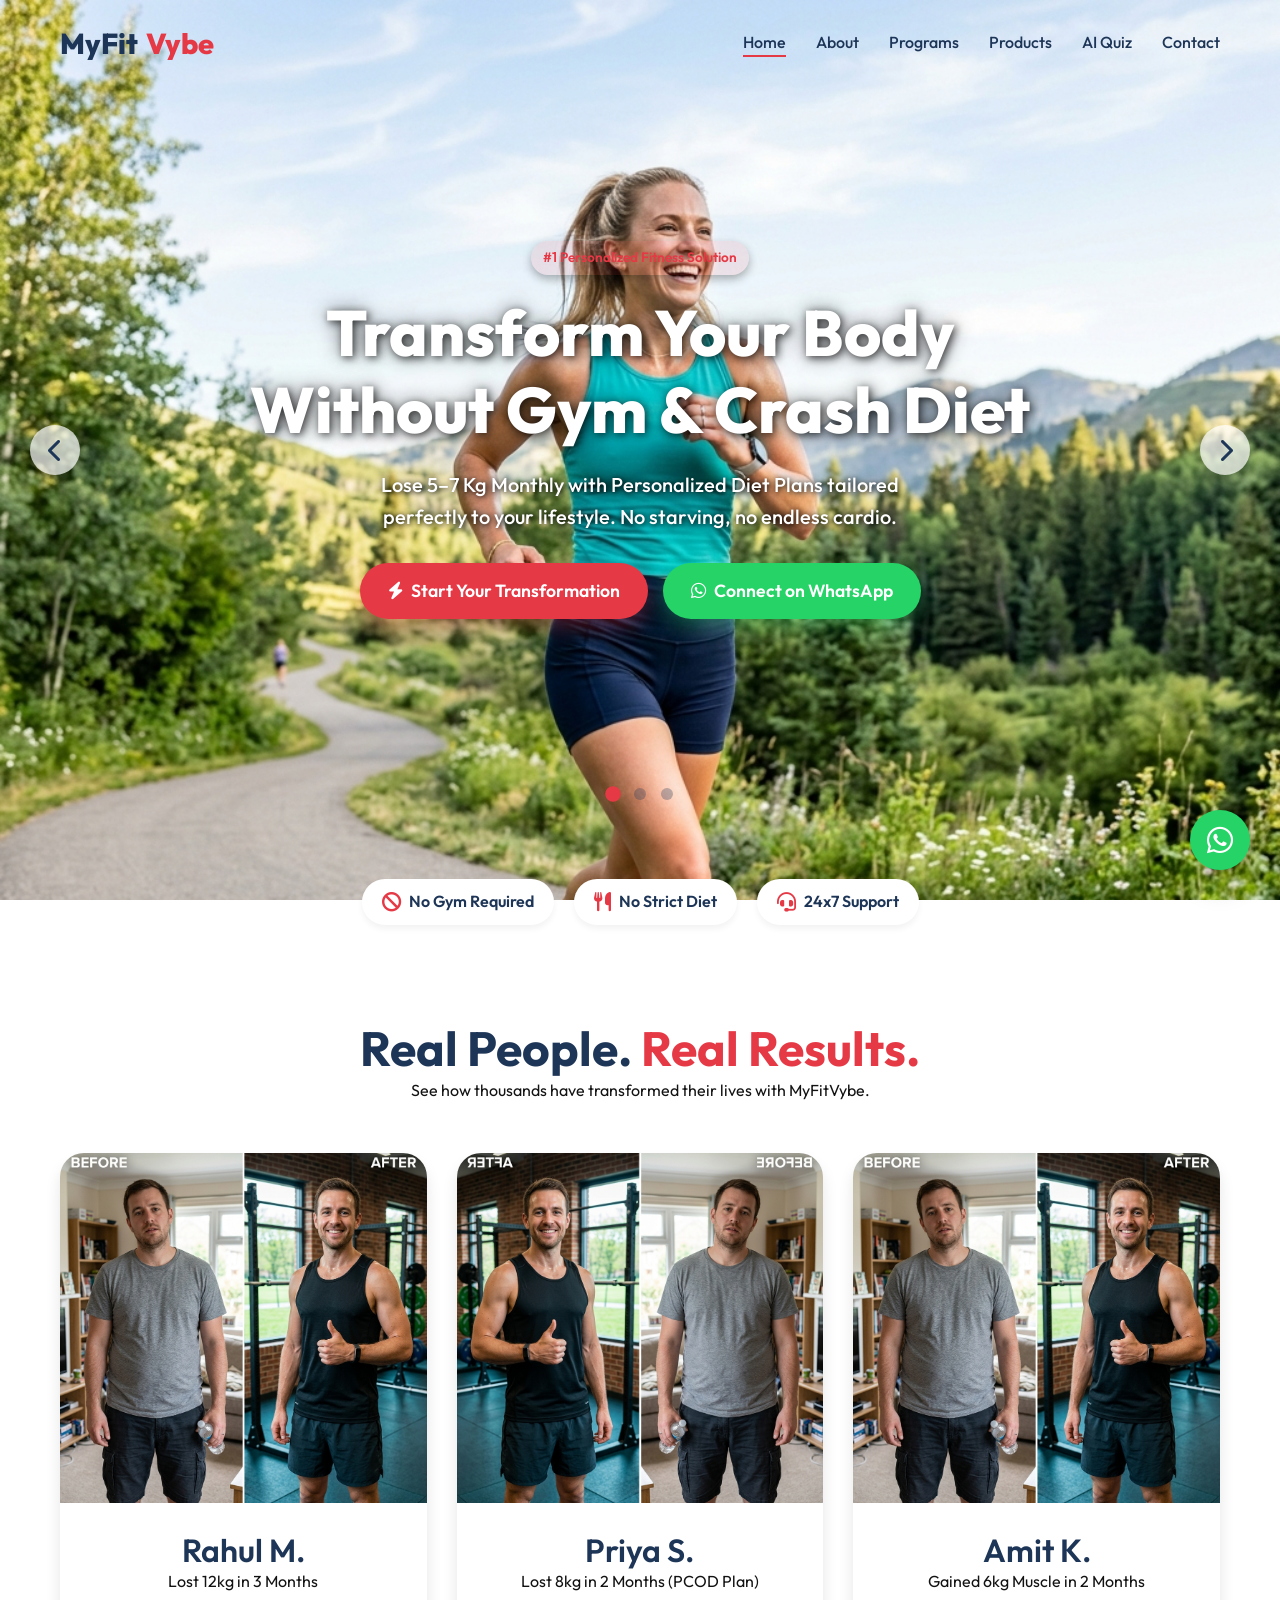
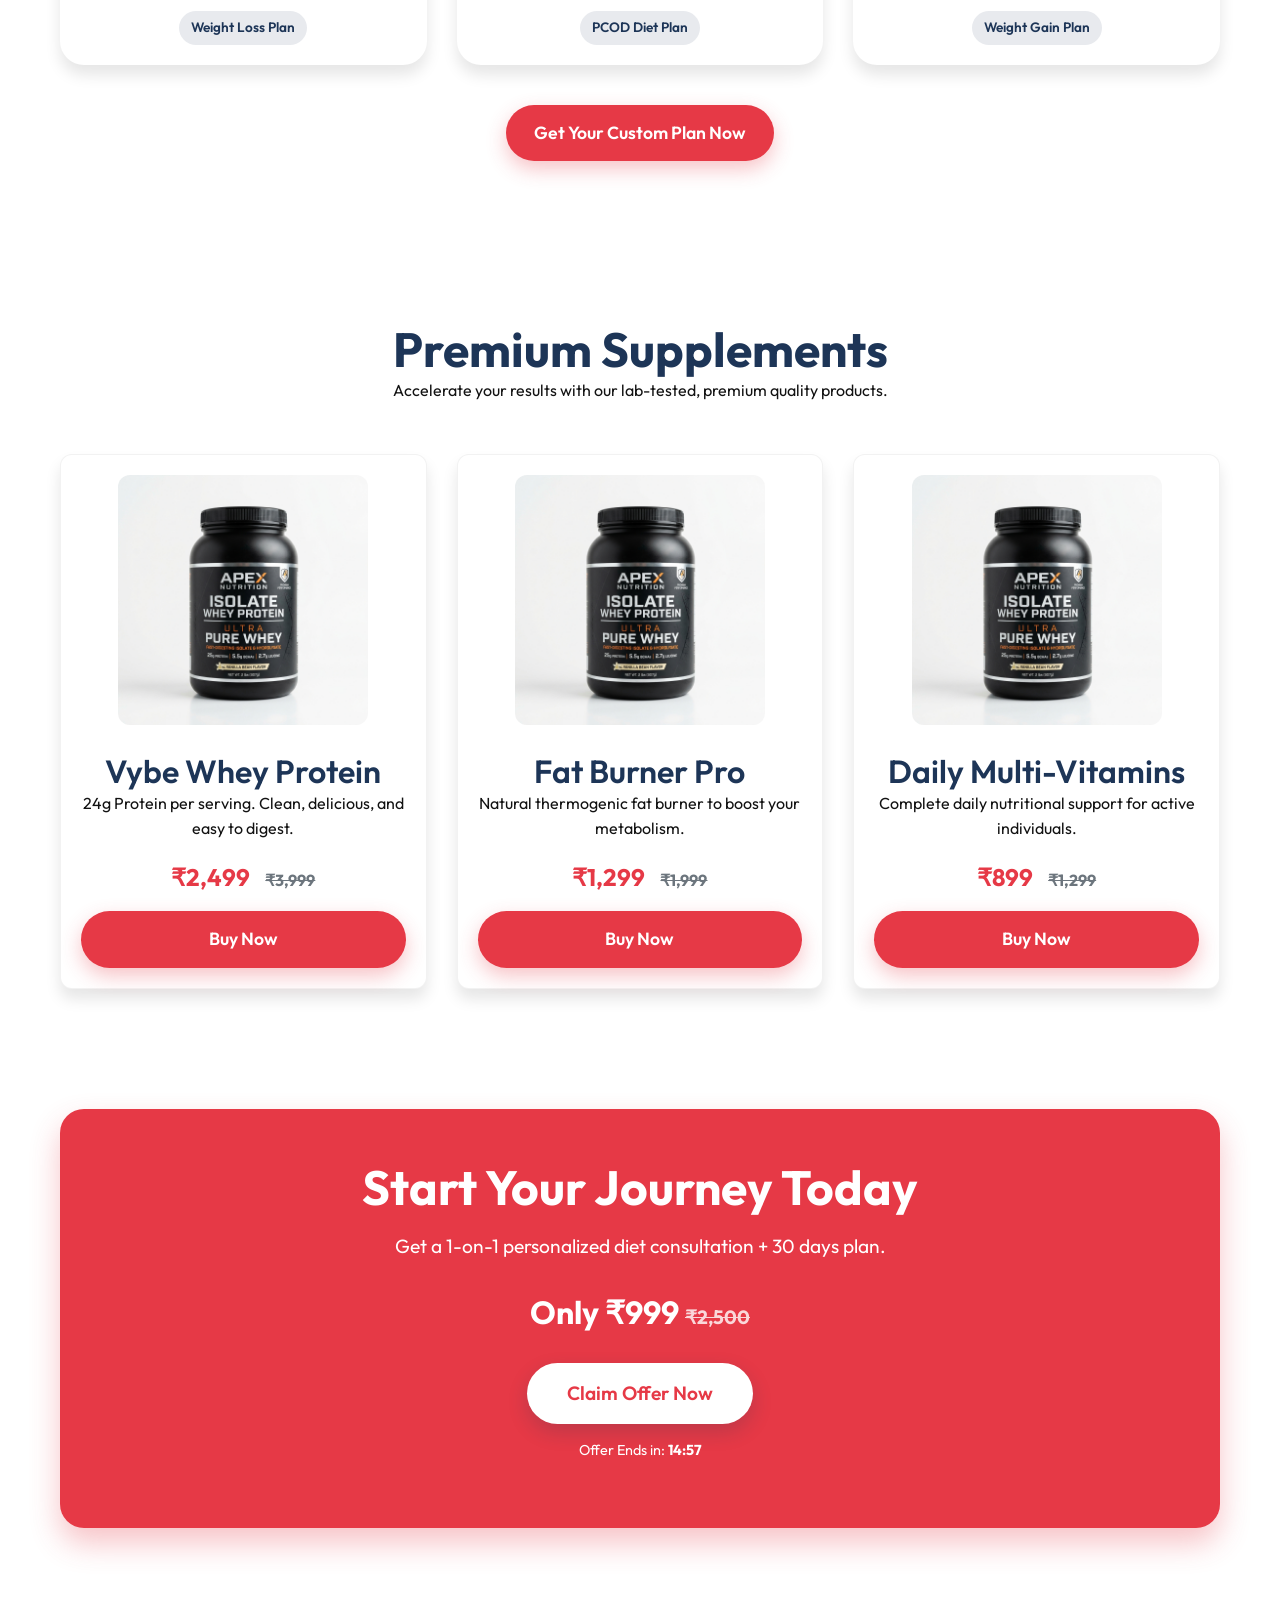
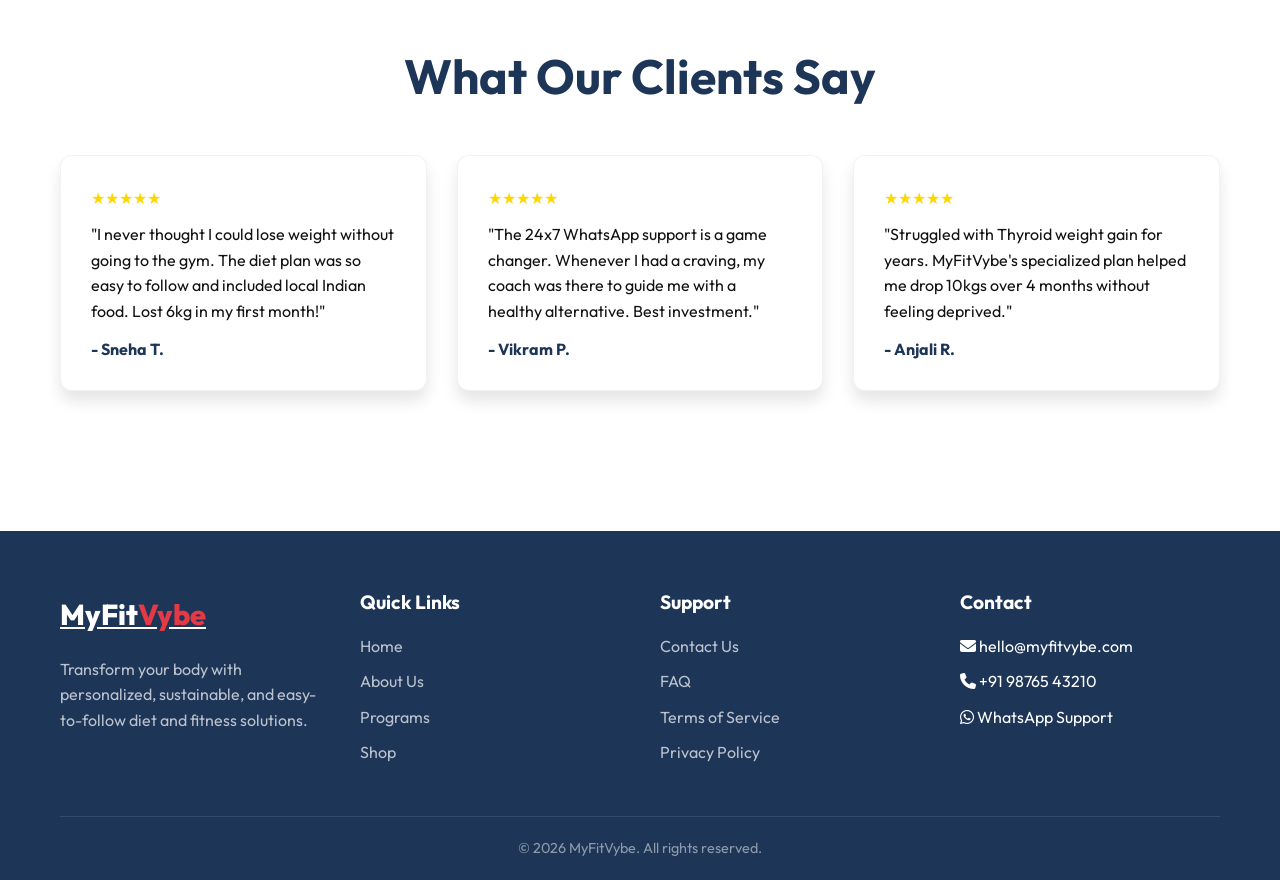
==== index.html @ f7499b49 "style: Improve slider layout and readability" ====
<!DOCTYPE html>
<html lang="en">
<head>
    <meta charset="UTF-8">
    <meta name="viewport" content="width=device-width, initial-scale=1.0">
    <title>MyFitVybe - Transform Your Body Without Gym</title>
    <meta name="description" content="Lose 5-7 Kg Monthly with Personalized Diet Plans. No gym, no crash diets. Start your transformation journey today with MyFitVybe.">
    <link rel="stylesheet" href="styles.css">
    <link rel="stylesheet" href="https://cdnjs.cloudflare.com/ajax/libs/font-awesome/6.4.0/css/all.min.css">
    <style>
        .hero {
            padding: 160px 0 100px;
            background: linear-gradient(rgba(255, 255, 255, 0.9), rgba(255, 255, 255, 0.95)), url('assets/hero_bg.png') center/cover;
            text-align: center;
        }
        .hero-title {
            margin-bottom: 20px;
            color: var(--primary-blue);
        }
        .hero-subtitle {
            font-size: 1.25rem;
            color: var(--text-muted);
            max-width: 600px;
            margin: 0 auto 30px;
        }
        .hero-cta {
            display: flex;
            gap: 15px;
            justify-content: center;
            margin-bottom: 40px;
            flex-wrap: wrap;
        }
        .trust-badges {
            display: flex;
            justify-content: center;
            gap: 20px;
            flex-wrap: wrap;
        }
        .trust-badge {
            display: flex;
            align-items: center;
            gap: 8px;
            background: var(--bg-white);
            padding: 10px 20px;
            border-radius: var(--radius-pill);
            box-shadow: var(--shadow-sm);
            font-weight: 600;
            color: var(--primary-blue);
        }
        .trust-badge i {
            color: var(--primary-red);
            font-size: 1.2rem;
        }
        
        .section {
            padding: 80px 0;
        }
        .section-header {
            text-align: center;
            margin-bottom: 50px;
        }
        
        /* Transformations */
        .transform-grid {
            display: grid;
            grid-template-columns: repeat(auto-fit, minmax(300px, 1fr));
            gap: 30px;
        }
        .transform-card {
            border-radius: var(--radius-lg);
            overflow: hidden;
            box-shadow: var(--shadow-md);
            background: var(--bg-white);
        }
        .transform-img {
            width: 100%;
            height: 350px;
            object-fit: cover;
        }
        .transform-info {
            padding: 20px;
            text-align: center;
        }
        
        /* Offer Banner */
        .offer-banner {
            background: var(--primary-red);
            color: white;
            padding: 50px 20px;
            text-align: center;
            border-radius: var(--radius-lg);
            margin: 40px 0;
            box-shadow: 0 15px 30px rgba(230, 57, 70, 0.3);
        }
        .offer-banner h2 {
            color: white;
            margin-bottom: 15px;
        }
        
        /* Testimonials */
        .testimonial-grid {
            display: grid;
            grid-template-columns: repeat(auto-fit, minmax(300px, 1fr));
            gap: 30px;
        }
        .stars {
            color: #FFD700;
            margin-bottom: 10px;
        }
        
        /* Products */
        .product-grid {
            display: grid;
            grid-template-columns: repeat(auto-fit, minmax(280px, 1fr));
            gap: 30px;
        }
        .product-card {
            text-align: center;
            padding: 20px;
        }
        .product-img {
            width: 100%;
            max-width: 250px;
            height: auto;
            border-radius: var(--radius-md);
            margin-bottom: 20px;
        }
        .product-price {
            font-size: 1.5rem;
            font-weight: 700;
            color: var(--primary-red);
            margin: 15px 0;
        }
        .original-price {
            text-decoration: line-through;
            color: var(--text-muted);
            font-size: 1rem;
            margin-left: 10px;
        }
    </style>
</head>
<body>


    <!-- Navigation -->
    <nav class="navbar">
        <div class="container nav-container">
            <a href="index.html" class="logo">MyFit<span>Vybe</span></a>
            <div class="menu-toggle">
                <i class="fas fa-bars"></i>
            </div>
            <ul class="nav-links">
                <li><a href="index.html">Home</a></li>
                <li><a href="about.html">About</a></li>
                <li><a href="services.html">Programs</a></li>
                <li><a href="products.html">Products</a></li>
                <li><a href="quiz.html" class="text-red">AI Quiz</a></li>
                <li><a href="contact.html">Contact</a></li>
            </ul>
        </div>
    </nav>

    <!-- Hero Slider Section -->
    <section class="hero-slider-section" style="position: relative; margin-bottom: 40px;">
        <div class="slider-container">
            <!-- Slide 1 -->
            <div class="slide active" style="background-image: url('assets/slider_1.png'); background-position: center top;">
                <div class="container animate-up">
                    <div class="badge badge-red" style="margin-bottom: 20px; box-shadow: 0 4px 10px rgba(0,0,0,0.3);">#1 Personalized Fitness Solution</div>
                    <h1 class="hero-title" style="color: white; text-shadow: 2px 2px 8px rgba(0,0,0,0.7), 0 0 20px rgba(0,0,0,0.5);">Transform Your Body<br>Without Gym & Crash Diet</h1>
                    <p class="hero-subtitle" style="color: white; text-shadow: 1px 1px 5px rgba(0,0,0,0.8), 0 0 10px rgba(0,0,0,0.6); font-weight: 500;">Lose 5–7 Kg Monthly with Personalized Diet Plans tailored perfectly to your lifestyle. No starving, no endless cardio.</p>
                    
                    <div class="hero-cta">
                        <a href="quiz.html" class="btn btn-primary"><i class="fas fa-bolt"></i> Start Your Transformation</a>
                        <a href="https://wa.me/1234567890" target="_blank" class="btn" style="background-color: #25D366; color: white; box-shadow: 0 8px 20px rgba(37, 211, 102, 0.3);"><i class="fab fa-whatsapp"></i> Connect on WhatsApp</a>
                    </div>
                </div>
            </div>
            <!-- Slide 2 -->
            <div class="slide" style="background-image: url('assets/slider_2.png'); background-position: center top;">
                <div class="container">
                    <div class="badge badge-blue" style="margin-bottom: 20px; box-shadow: 0 4px 10px rgba(0,0,0,0.3);">100% Customized For You</div>
                    <h1 class="hero-title" style="color: white; text-shadow: 2px 2px 8px rgba(0,0,0,0.7), 0 0 20px rgba(0,0,0,0.5);">Eat The Foods You Love<br>Still Lose Weight Fast</h1>
                    <p class="hero-subtitle" style="color: white; text-shadow: 1px 1px 5px rgba(0,0,0,0.8), 0 0 10px rgba(0,0,0,0.6); font-weight: 500;">Our certified clinical nutritionists create diet plans using local ingredients you already have in your kitchen.</p>
                    
                    <div class="hero-cta">
                        <a href="quiz.html" class="btn btn-primary"><i class="fas fa-list-alt"></i> Get Your Custom Plan</a>
                        <a href="https://wa.me/1234567890" target="_blank" class="btn" style="background-color: #25D366; color: white; box-shadow: 0 8px 20px rgba(37, 211, 102, 0.3);"><i class="fab fa-whatsapp"></i> Connect on WhatsApp</a>
                    </div>
                </div>
            </div>
            <!-- Slide 3 -->
            <div class="slide" style="background-image: url('assets/slider_3.png'); background-position: center top;">
                <div class="container">
                    <div class="badge badge-red" style="margin-bottom: 20px; box-shadow: 0 4px 10px rgba(0,0,0,0.3);">Expert Medical Guidance</div>
                    <h1 class="hero-title" style="color: white; text-shadow: 2px 2px 8px rgba(0,0,0,0.7), 0 0 20px rgba(0,0,0,0.5);">Struggling with PCOD,<br>Thyroid or Diabetes?</h1>
                    <p class="hero-subtitle" style="color: white; text-shadow: 1px 1px 5px rgba(0,0,0,0.8), 0 0 10px rgba(0,0,0,0.6); font-weight: 500;">We specialize in clinical nutrition to naturally manage and reverse your symptoms through food.</p>
                    
                    <div class="hero-cta">
                        <a href="contact.html" class="btn btn-primary"><i class="fas fa-calendar-check"></i> Book Free Consultation</a>
                        <a href="https://wa.me/1234567890" target="_blank" class="btn" style="background-color: #25D366; color: white; box-shadow: 0 8px 20px rgba(37, 211, 102, 0.3);"><i class="fab fa-whatsapp"></i> Connect on WhatsApp</a>
                    </div>
                </div>
            </div>

            <!-- Slider Controls -->
            <div class="slider-nav">
                <div class="nav-dot active" onclick="goToSlide(0)"></div>
                <div class="nav-dot" onclick="goToSlide(1)"></div>
                <div class="nav-dot" onclick="goToSlide(2)"></div>
            </div>
            <button class="slider-btn prev" onclick="prevSlide()"><i class="fas fa-chevron-left"></i></button>
            <button class="slider-btn next" onclick="nextSlide()"><i class="fas fa-chevron-right"></i></button>
        </div>
        
        <div class="container">
            <div class="trust-badges" style="position: absolute; bottom: -25px; left: 0; right: 0; z-index: 10; display: flex; justify-content: center;">
                <div class="trust-badge"><i class="fas fa-ban"></i> No Gym Required</div>
                <div class="trust-badge"><i class="fas fa-utensils"></i> No Strict Diet</div>
                <div class="trust-badge"><i class="fas fa-headset"></i> 24x7 Support</div>
            </div>
        </div>
    </section>

    <!-- Real Results (Before/After) -->
    <section class="section bg-light">
        <div class="container">
            <div class="section-header">
                <h2>Real People. <span class="text-red">Real Results.</span></h2>
                <p>See how thousands have transformed their lives with MyFitVybe.</p>
            </div>
            
            <div class="transform-grid">
                <div class="transform-card">
                    <img src="assets/before_after.png" alt="Weight Loss Transformation" class="transform-img">
                    <div class="transform-info">
                        <h3>Rahul M.</h3>
                        <p class="text-muted">Lost 12kg in 3 Months</p>
                        <div class="badge badge-blue">Weight Loss Plan</div>
                    </div>
                </div>
                <div class="transform-card">
                    <img src="assets/before_after.png" alt="Weight Loss Transformation" class="transform-img" style="transform: scaleX(-1);">
                    <div class="transform-info">
                        <h3>Priya S.</h3>
                        <p class="text-muted">Lost 8kg in 2 Months (PCOD Plan)</p>
                        <div class="badge badge-blue">PCOD Diet Plan</div>
                    </div>
                </div>
                <div class="transform-card">
                    <img src="assets/before_after.png" alt="Weight Gain Transformation" class="transform-img">
                    <div class="transform-info">
                        <h3>Amit K.</h3>
                        <p class="text-muted">Gained 6kg Muscle in 2 Months</p>
                        <div class="badge badge-blue">Weight Gain Plan</div>
                    </div>
                </div>
            </div>
            <div class="text-center" style="margin-top: 40px;">
                <a href="quiz.html" class="btn btn-primary">Get Your Custom Plan Now</a>
            </div>
        </div>
    </section>

    <!-- Featured Products -->
    <section class="section">
        <div class="container">
            <div class="section-header">
                <h2>Premium Supplements</h2>
                <p>Accelerate your results with our lab-tested, premium quality products.</p>
            </div>
            
            <div class="product-grid">
                <div class="card product-card">
                    <span class="badge badge-red" style="position: absolute; top: 10px; right: 10px;">Best Seller</span>
                    <img src="assets/product.png" alt="Vybe Whey Protein" class="product-img">
                    <h3>Vybe Whey Protein</h3>
                    <p class="text-muted">24g Protein per serving. Clean, delicious, and easy to digest.</p>
                    <div class="product-price">₹2,499 <span class="original-price">₹3,999</span></div>
                    <a href="products.html" class="btn btn-primary" style="width: 100%;">Buy Now</a>
                </div>
                <div class="card product-card">
                    <img src="assets/product.png" alt="Fat Burner Pro" class="product-img">
                    <h3>Fat Burner Pro</h3>
                    <p class="text-muted">Natural thermogenic fat burner to boost your metabolism.</p>
                    <div class="product-price">₹1,299 <span class="original-price">₹1,999</span></div>
                    <a href="products.html" class="btn btn-primary" style="width: 100%;">Buy Now</a>
                </div>
                <div class="card product-card">
                    <img src="assets/product.png" alt="Daily Multi-Vitamins" class="product-img">
                    <h3>Daily Multi-Vitamins</h3>
                    <p class="text-muted">Complete daily nutritional support for active individuals.</p>
                    <div class="product-price">₹899 <span class="original-price">₹1,299</span></div>
                    <a href="products.html" class="btn btn-primary" style="width: 100%;">Buy Now</a>
                </div>
            </div>
        </div>
    </section>

    <!-- Limited Time Offer -->
    <section class="container">
        <div class="offer-banner">
            <h2>Start Your Journey Today</h2>
            <p style="font-size: 1.2rem; margin-bottom: 25px;">Get a 1-on-1 personalized diet consultation + 30 days plan.</p>
            <div style="font-size: 2rem; font-weight: bold; margin-bottom: 25px;">
                Only ₹999 <span style="text-decoration: line-through; font-size: 1.2rem; opacity: 0.8;">₹2,500</span>
            </div>
            <a href="quiz.html" class="btn btn-secondary" style="background: white; color: var(--primary-red); font-size: 1.2rem; padding: 15px 40px;">Claim Offer Now</a>
            <p style="margin-top: 15px; font-size: 0.9rem;">Offer Ends in: <strong class="countdown">15:00</strong></p>
        </div>
    </section>

    <!-- Testimonials -->
    <section class="section bg-light">
        <div class="container">
            <div class="section-header">
                <h2>What Our Clients Say</h2>
            </div>
            
            <div class="testimonial-grid">
                <div class="card">
                    <div class="stars">★★★★★</div>
                    <p>"I never thought I could lose weight without going to the gym. The diet plan was so easy to follow and included local Indian food. Lost 6kg in my first month!"</p>
                    <h4>- Sneha T.</h4>
                </div>
                <div class="card">
                    <div class="stars">★★★★★</div>
                    <p>"The 24x7 WhatsApp support is a game changer. Whenever I had a craving, my coach was there to guide me with a healthy alternative. Best investment."</p>
                    <h4>- Vikram P.</h4>
                </div>
                <div class="card">
                    <div class="stars">★★★★★</div>
                    <p>"Struggled with Thyroid weight gain for years. MyFitVybe's specialized plan helped me drop 10kgs over 4 months without feeling deprived."</p>
                    <h4>- Anjali R.</h4>
                </div>
            </div>
        </div>
    </section>

    <!-- Footer -->
    <footer>
        <div class="container">
            <div class="footer-grid">
                <div>
                    <a href="index.html" class="footer-logo">MyFit<span>Vybe</span></a>
                    <p style="color: rgba(255,255,255,0.7);">Transform your body with personalized, sustainable, and easy-to-follow diet and fitness solutions.</p>
                </div>
                <div class="footer-links">
                    <h4>Quick Links</h4>
                    <ul>
                        <li><a href="index.html">Home</a></li>
                        <li><a href="about.html">About Us</a></li>
                        <li><a href="services.html">Programs</a></li>
                        <li><a href="products.html">Shop</a></li>
                    </ul>
                </div>
                <div class="footer-links">
                    <h4>Support</h4>
                    <ul>
                        <li><a href="contact.html">Contact Us</a></li>
                        <li><a href="#">FAQ</a></li>
                        <li><a href="#">Terms of Service</a></li>
                        <li><a href="#">Privacy Policy</a></li>
                    </ul>
                </div>
                <div class="footer-links">
                    <h4>Contact</h4>
                    <ul>
                        <li><i class="fas fa-envelope"></i> hello@myfitvybe.com</li>
                        <li><i class="fas fa-phone"></i> +91 98765 43210</li>
                        <li><i class="fab fa-whatsapp"></i> WhatsApp Support</li>
                    </ul>
                </div>
            </div>
            <div class="footer-bottom">
                &copy; 2026 MyFitVybe. All rights reserved.
            </div>
        </div>
    </footer>

    <!-- Floating WhatsApp -->
    <a href="https://wa.me/1234567890" target="_blank" class="whatsapp-float">
        <i class="fab fa-whatsapp"></i>
    </a>

    <!-- Exit Intent Popup -->
    <div class="popup-overlay" id="exitPopup">
        <div class="popup-content">
            <span class="close-popup">&times;</span>
            <div class="badge badge-red" style="margin-bottom: 15px;">WAIT! Don't Leave Just Yet</div>
            <h2 style="margin-bottom: 15px;">Get an EXTRA 10% OFF!</h2>
            <p style="margin-bottom: 25px;">Book your free consultation now and we'll apply an extra 10% discount on any program you choose.</p>
            <a href="contact.html" class="btn btn-primary" style="width: 100%; margin-bottom: 15px;">Claim My Discount</a>
            <a href="#" class="text-muted" onclick="document.getElementById('exitPopup').classList.remove('active'); return false;" style="text-decoration: underline; font-size: 0.9rem;">No thanks, I don't want to lose weight</a>
        </div>
    </div>

    <script src="script.js"></script>
</body>
</html>
---- styles.css ----
@import url('https://fonts.googleapis.com/css2?family=Outfit:wght@300;400;500;600;700;800&display=swap');

:root {
  /* Bold Red, Blue, White Palette */
  --primary-red: #E63946;
  --primary-red-hover: #D62828;
  --primary-blue: #1D3557;
  --primary-blue-hover: #152740;
  --accent-blue: #457B9D;
  --accent-light: #A8DADC;
  
  --bg-white: #FFFFFF;
  --bg-light: #F8F9FA;
  --text-dark: #121212;
  --text-muted: #6C757D;
  
  --shadow-sm: 0 4px 6px rgba(0, 0, 0, 0.05);
  --shadow-md: 0 10px 15px rgba(0, 0, 0, 0.1);
  --shadow-lg: 0 20px 25px rgba(0, 0, 0, 0.15);
  
  --radius-sm: 8px;
  --radius-md: 12px;
  --radius-lg: 24px;
  --radius-pill: 9999px;

  --transition: all 0.3s cubic-bezier(0.25, 0.8, 0.25, 1);
}

* {
  margin: 0;
  padding: 0;
  box-sizing: border-box;
  font-family: 'Outfit', sans-serif;
}

body {
  background-color: var(--bg-white);
  color: var(--text-dark);
  line-height: 1.6;
  overflow-x: hidden;
}

/* Typography */
h1, h2, h3, h4, h5, h6 {
  color: var(--primary-blue);
  line-height: 1.2;
}

h1 { font-size: clamp(2.5rem, 5vw, 4rem); font-weight: 800; }
h2 { font-size: clamp(2rem, 4vw, 3rem); font-weight: 700; }
h3 { font-size: clamp(1.5rem, 3vw, 2rem); font-weight: 600; }

p { margin-bottom: 1rem; }

/* Utilities */
.container {
  width: 100%;
  max-width: 1200px;
  margin: 0 auto;
  padding: 0 20px;
}

.text-center { text-align: center; }
.text-red { color: var(--primary-red); }

/* Buttons */
.btn {
  display: inline-flex;
  align-items: center;
  justify-content: center;
  padding: 14px 28px;
  font-size: 1.1rem;
  font-weight: 600;
  border-radius: var(--radius-pill);
  cursor: pointer;
  text-decoration: none;
  transition: var(--transition);
  border: none;
  gap: 8px;
}

.btn-primary {
  background-color: var(--primary-red);
  color: var(--bg-white);
  box-shadow: 0 8px 20px rgba(230, 57, 70, 0.3);
}

.btn-primary:hover {
  background-color: var(--primary-red-hover);
  transform: translateY(-3px);
  box-shadow: 0 12px 25px rgba(230, 57, 70, 0.4);
}

.btn-secondary {
  background-color: var(--primary-blue);
  color: var(--bg-white);
  box-shadow: 0 8px 20px rgba(29, 53, 87, 0.2);
}

.btn-secondary:hover {
  background-color: var(--primary-blue-hover);
  transform: translateY(-3px);
  box-shadow: 0 12px 25px rgba(29, 53, 87, 0.3);
}

.btn-outline {
  background-color: transparent;
  color: var(--primary-blue);
  border: 2px solid var(--primary-blue);
}

.btn-outline:hover {
  background-color: var(--primary-blue);
  color: var(--bg-white);
}

/* Animations */
@keyframes fadeInUp {
  from { opacity: 0; transform: translateY(30px); }
  to { opacity: 1; transform: translateY(0); }
}

@keyframes pulse-red {
  0% { box-shadow: 0 0 0 0 rgba(230, 57, 70, 0.7); }
  70% { box-shadow: 0 0 0 15px rgba(230, 57, 70, 0); }
  100% { box-shadow: 0 0 0 0 rgba(230, 57, 70, 0); }
}

.animate-up {
  animation: fadeInUp 0.8s ease-out forwards;
}

/* Glassmorphism */
.glass {
  background: rgba(255, 255, 255, 0.7);
  backdrop-filter: blur(10px);
  -webkit-backdrop-filter: blur(10px);
  border: 1px solid rgba(255, 255, 255, 0.5);
}

/* Navbar */
.navbar {
  position: fixed;
  top: 0;
  left: 0;
  width: 100%;
  padding: 20px 0;
  z-index: 1000;
  transition: var(--transition);
}

.navbar.scrolled {
  background: rgba(255, 255, 255, 0.95);
  padding: 15px 0;
  box-shadow: var(--shadow-sm);
  backdrop-filter: blur(10px);
}

.nav-container {
  display: flex;
  justify-content: space-between;
  align-items: center;
}

.logo {
  font-size: 1.8rem;
  font-weight: 800;
  color: var(--primary-blue);
  text-decoration: none;
  display: flex;
  align-items: center;
  gap: 8px;
}

.logo span {
  color: var(--primary-red);
}

.nav-links {
  display: flex;
  gap: 30px;
  list-style: none;
}

.nav-links a {
  text-decoration: none;
  color: var(--primary-blue);
  font-weight: 500;
  transition: var(--transition);
  position: relative;
}

.nav-links a::after {
  content: '';
  position: absolute;
  bottom: -5px;
  left: 0;
  width: 0;
  height: 2px;
  background-color: var(--primary-red);
  transition: var(--transition);
}

.nav-links a:hover::after, .nav-links a.active::after {
  width: 100%;
}

.menu-toggle {
  display: none;
  font-size: 1.5rem;
  cursor: pointer;
  color: var(--primary-blue);
}

/* Floating Elements */
.whatsapp-float {
  position: fixed;
  bottom: 30px;
  right: 30px;
  background-color: #25D366;
  color: white;
  width: 60px;
  height: 60px;
  border-radius: 50%;
  display: flex;
  align-items: center;
  justify-content: center;
  font-size: 30px;
  box-shadow: var(--shadow-lg);
  z-index: 100;
  text-decoration: none;
  transition: var(--transition);
  animation: pulse-green 2s infinite;
}

@keyframes pulse-green {
  0% { box-shadow: 0 0 0 0 rgba(37, 211, 102, 0.7); }
  70% { box-shadow: 0 0 0 15px rgba(37, 211, 102, 0); }
  100% { box-shadow: 0 0 0 0 rgba(37, 211, 102, 0); }
}

.whatsapp-float:hover {
  transform: scale(1.1);
}

/* Cards */
.card {
  background: var(--bg-white);
  border-radius: var(--radius-md);
  padding: 30px;
  box-shadow: var(--shadow-md);
  transition: var(--transition);
  border: 1px solid rgba(0,0,0,0.05);
}

.card:hover {
  transform: translateY(-10px);
  box-shadow: var(--shadow-lg);
}

/* Badges */
.badge {
  display: inline-block;
  padding: 6px 12px;
  border-radius: 20px;
  font-size: 0.85rem;
  font-weight: 600;
}

.badge-red { background: rgba(230, 57, 70, 0.1); color: var(--primary-red); }
.badge-blue { background: rgba(29, 53, 87, 0.1); color: var(--primary-blue); }

/* Top Banner */
.top-banner {
  background-color: var(--primary-red);
  color: white;
  text-align: center;
  padding: 10px;
  font-size: 0.9rem;
  font-weight: 500;
  display: flex;
  justify-content: center;
  align-items: center;
  gap: 15px;
}

/* Footer */
footer {
  background-color: var(--primary-blue);
  color: white;
  padding: 60px 0 20px;
  margin-top: 60px;
}

.footer-grid {
  display: grid;
  grid-template-columns: repeat(auto-fit, minmax(250px, 1fr));
  gap: 40px;
  margin-bottom: 40px;
}

.footer-logo {
  font-size: 1.8rem;
  font-weight: 800;
  color: white;
  margin-bottom: 20px;
  display: inline-block;
}

.footer-logo span { color: var(--primary-red); }

.footer-links h4 {
  color: white;
  margin-bottom: 20px;
  font-size: 1.2rem;
}

.footer-links ul {
  list-style: none;
}

.footer-links li {
  margin-bottom: 10px;
}

.footer-links a {
  color: rgba(255,255,255,0.7);
  text-decoration: none;
  transition: var(--transition);
}

.footer-links a:hover {
  color: white;
  padding-left: 5px;
}

.footer-bottom {
  text-align: center;
  padding-top: 20px;
  border-top: 1px solid rgba(255,255,255,0.1);
  color: rgba(255,255,255,0.5);
  font-size: 0.9rem;
}

/* Responsive */
@media (max-width: 768px) {
  .nav-links {
    position: fixed;
    top: 80px;
    right: -100%;
    width: 100%;
    height: calc(100vh - 80px);
    background: var(--bg-white);
    flex-direction: column;
    align-items: center;
    justify-content: center;
    transition: var(--transition);
  }
  
  .nav-links.active {
    right: 0;
  }
  
  .menu-toggle {
    display: block;
  }
  
  h1 { font-size: 2.2rem; }
  h2 { font-size: 1.8rem; }
}

/* Popup Overlay */
.popup-overlay {
  position: fixed;
  top: 0;
  left: 0;
  width: 100%;
  height: 100%;
  background: rgba(0,0,0,0.6);
  backdrop-filter: blur(5px);
  z-index: 9999;
  display: flex;
  align-items: center;
  justify-content: center;
  opacity: 0;
  visibility: hidden;
  transition: var(--transition);
}

.popup-overlay.active {
  opacity: 1;
  visibility: visible;
}

.popup-content {
  background: white;
  padding: 40px;
  border-radius: var(--radius-lg);
  max-width: 500px;
  width: 90%;
  text-align: center;
  position: relative;
  transform: scale(0.9);
  transition: var(--transition);
}

.popup-overlay.active .popup-content {
  transform: scale(1);
}

.close-popup {
  position: absolute;
  top: 15px;
  right: 20px;
  font-size: 24px;
  cursor: pointer;
  color: var(--text-muted);
}

/* Hero Slider */
.hero-slider-section {
  position: relative;
  height: 100vh;
  min-height: 600px;
}
.slider-container {
  position: relative;
  width: 100%;
  height: 100%;
  overflow: hidden;
}
.slide {
  position: absolute;
  top: 0;
  left: 0;
  width: 100%;
  height: 100%;
  opacity: 0;
  transition: opacity 0.8s ease-in-out;
  background-size: cover;
  background-position: center;
  display: flex;
  align-items: center;
  justify-content: center;
  text-align: center;
  z-index: 1;
}
.slide.active {
  opacity: 1;
  z-index: 2;
}
.slider-nav {
  position: absolute;
  bottom: 100px;
  left: 50%;
  transform: translateX(-50%);
  display: flex;
  gap: 15px;
  z-index: 5;
}
.nav-dot {
  width: 12px;
  height: 12px;
  border-radius: 50%;
  background: rgba(29, 53, 87, 0.3);
  cursor: pointer;
  transition: var(--transition);
}
.nav-dot.active {
  background: var(--primary-red);
  transform: scale(1.3);
}
.slider-btn {
  position: absolute;
  top: 50%;
  transform: translateY(-50%);
  background: rgba(255, 255, 255, 0.7);
  border: none;
  color: var(--primary-blue);
  font-size: 1.5rem;
  width: 50px;
  height: 50px;
  border-radius: 50%;
  cursor: pointer;
  z-index: 5;
  transition: var(--transition);
  display: flex;
  align-items: center;
  justify-content: center;
  box-shadow: var(--shadow-md);
}
.slider-btn:hover {
  background: white;
  color: var(--primary-red);
  transform: translateY(-50%) scale(1.1);
}
.slider-btn.prev { left: 30px; }
.slider-btn.next { right: 30px; }
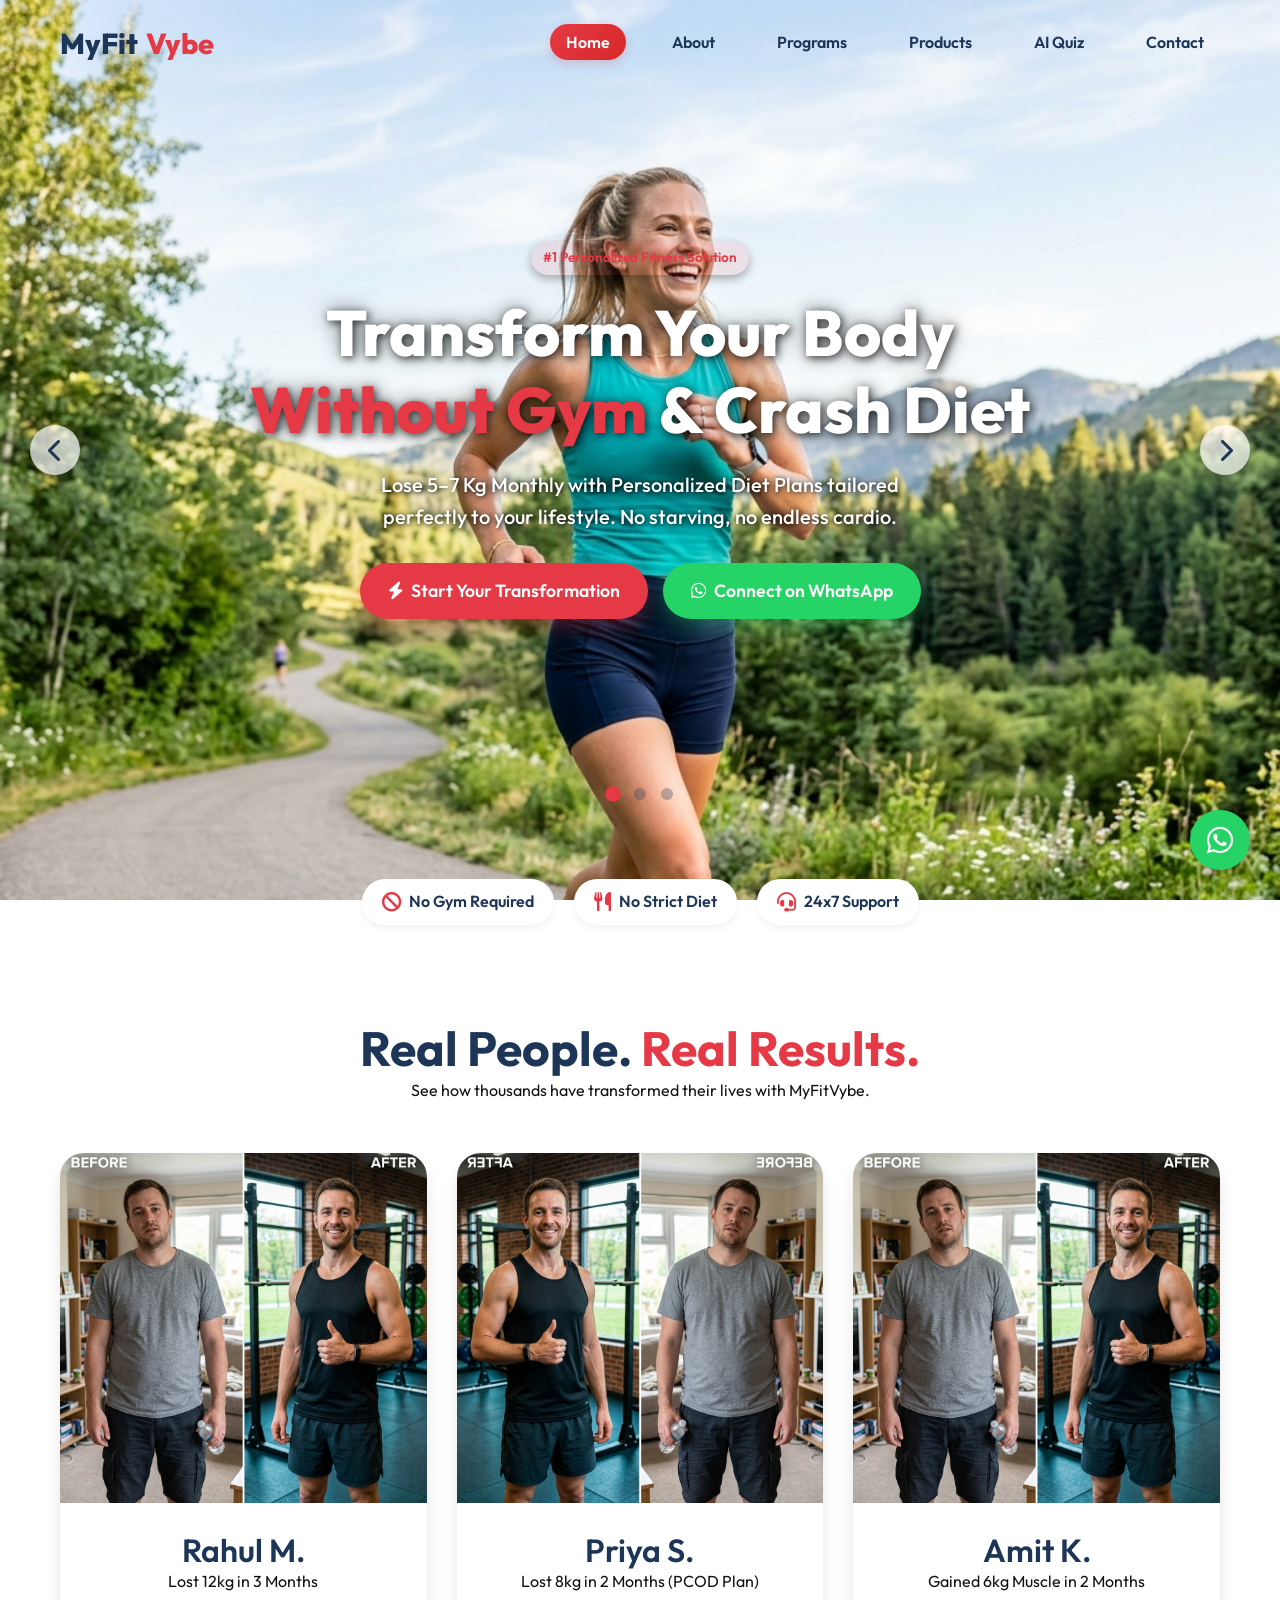
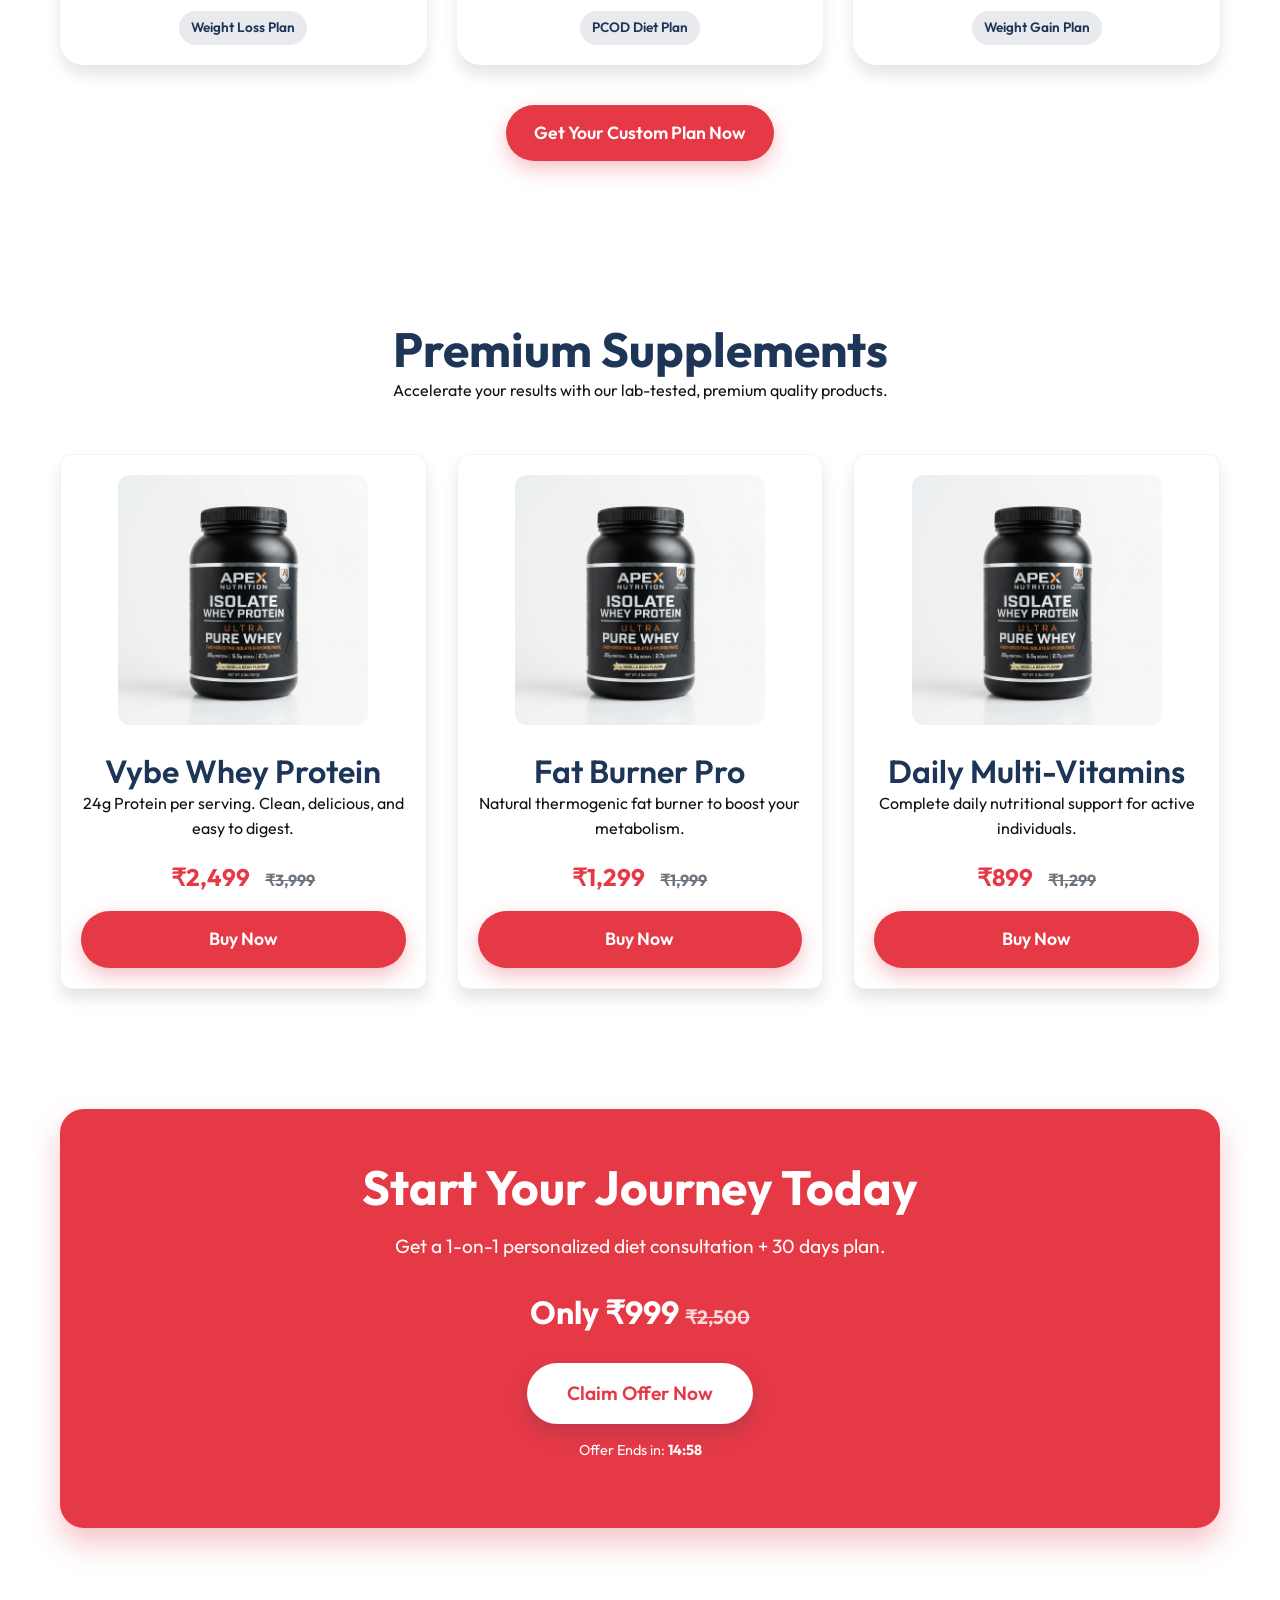
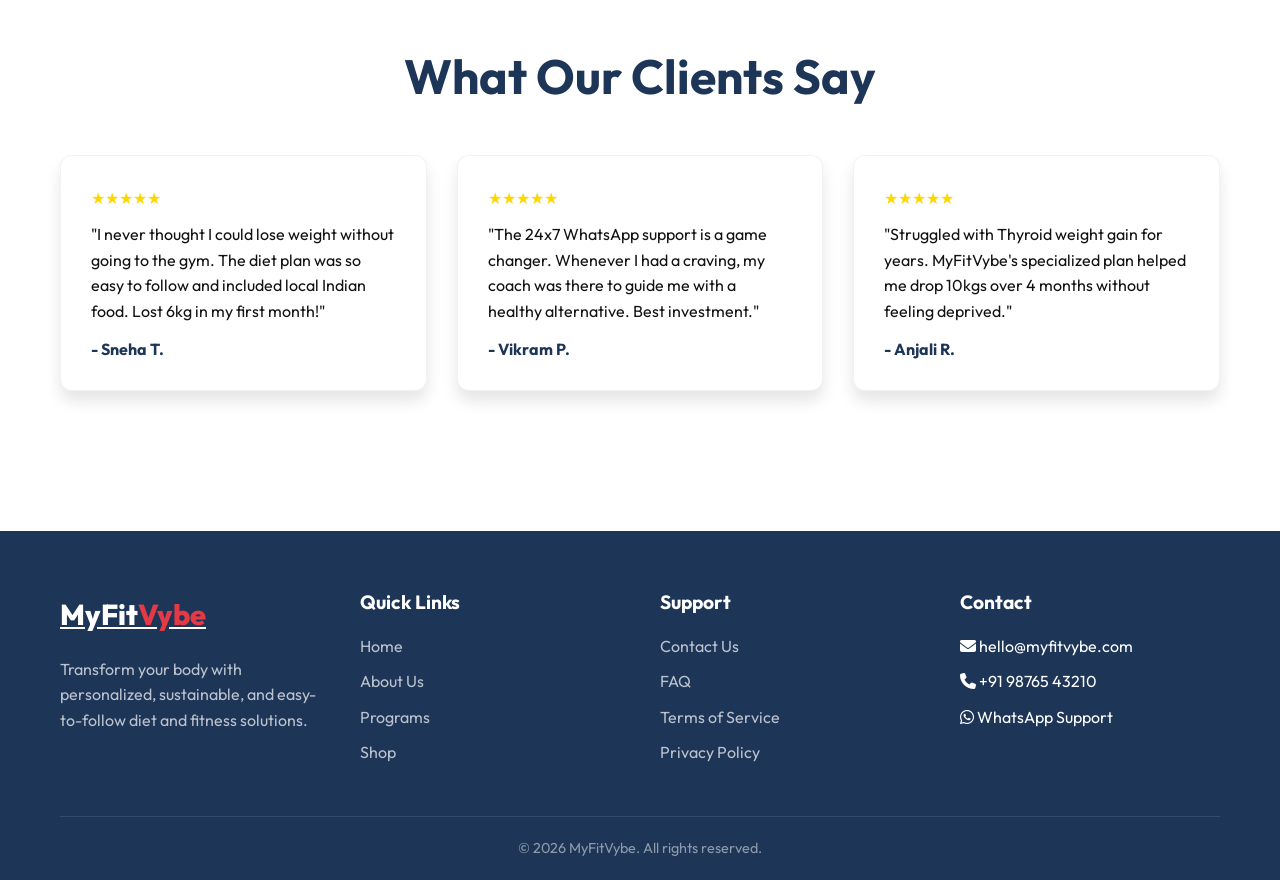
==== commit 7e607976: "style: Enhance slider heading colors and navbar link styles" ====
--- a/index.html
+++ b/index.html
@@ -167,7 +167,7 @@
             <div class="slide active" style="background-image: url('assets/slider_1.png'); background-position: center top;">
                 <div class="container animate-up">
                     <div class="badge badge-red" style="margin-bottom: 20px; box-shadow: 0 4px 10px rgba(0,0,0,0.3);">#1 Personalized Fitness Solution</div>
-                    <h1 class="hero-title" style="color: white; text-shadow: 2px 2px 8px rgba(0,0,0,0.7), 0 0 20px rgba(0,0,0,0.5);">Transform Your Body<br>Without Gym & Crash Diet</h1>
+                    <h1 class="hero-title" style="color: white; text-shadow: 2px 2px 8px rgba(0,0,0,0.7), 0 0 20px rgba(0,0,0,0.5);">Transform Your Body<br><span style="color: var(--primary-red);">Without Gym</span> & Crash Diet</h1>
                     <p class="hero-subtitle" style="color: white; text-shadow: 1px 1px 5px rgba(0,0,0,0.8), 0 0 10px rgba(0,0,0,0.6); font-weight: 500;">Lose 5–7 Kg Monthly with Personalized Diet Plans tailored perfectly to your lifestyle. No starving, no endless cardio.</p>
                     
                     <div class="hero-cta">
@@ -180,7 +180,7 @@
             <div class="slide" style="background-image: url('assets/slider_2.png'); background-position: center top;">
                 <div class="container">
                     <div class="badge badge-blue" style="margin-bottom: 20px; box-shadow: 0 4px 10px rgba(0,0,0,0.3);">100% Customized For You</div>
-                    <h1 class="hero-title" style="color: white; text-shadow: 2px 2px 8px rgba(0,0,0,0.7), 0 0 20px rgba(0,0,0,0.5);">Eat The Foods You Love<br>Still Lose Weight Fast</h1>
+                    <h1 class="hero-title" style="color: white; text-shadow: 2px 2px 8px rgba(0,0,0,0.7), 0 0 20px rgba(0,0,0,0.5);">Eat The <span style="color: var(--primary-red);">Foods You Love</span><br>Still Lose Weight Fast</h1>
                     <p class="hero-subtitle" style="color: white; text-shadow: 1px 1px 5px rgba(0,0,0,0.8), 0 0 10px rgba(0,0,0,0.6); font-weight: 500;">Our certified clinical nutritionists create diet plans using local ingredients you already have in your kitchen.</p>
                     
                     <div class="hero-cta">
@@ -193,7 +193,7 @@
             <div class="slide" style="background-image: url('assets/slider_3.png'); background-position: center top;">
                 <div class="container">
                     <div class="badge badge-red" style="margin-bottom: 20px; box-shadow: 0 4px 10px rgba(0,0,0,0.3);">Expert Medical Guidance</div>
-                    <h1 class="hero-title" style="color: white; text-shadow: 2px 2px 8px rgba(0,0,0,0.7), 0 0 20px rgba(0,0,0,0.5);">Struggling with PCOD,<br>Thyroid or Diabetes?</h1>
+                    <h1 class="hero-title" style="color: white; text-shadow: 2px 2px 8px rgba(0,0,0,0.7), 0 0 20px rgba(0,0,0,0.5);">Struggling with <span style="color: var(--primary-red);">PCOD, Thyroid</span><br>or Diabetes?</h1>
                     <p class="hero-subtitle" style="color: white; text-shadow: 1px 1px 5px rgba(0,0,0,0.8), 0 0 10px rgba(0,0,0,0.6); font-weight: 500;">We specialize in clinical nutrition to naturally manage and reverse your symptoms through food.</p>
                     
                     <div class="hero-cta">
--- a/styles.css
+++ b/styles.css
@@ -185,24 +185,21 @@
 .nav-links a {
   text-decoration: none;
   color: var(--primary-blue);
-  font-weight: 500;
-  transition: var(--transition);
-  position: relative;
-}
-
-.nav-links a::after {
-  content: '';
-  position: absolute;
-  bottom: -5px;
-  left: 0;
-  width: 0;
-  height: 2px;
-  background-color: var(--primary-red);
-  transition: var(--transition);
-}
-
-.nav-links a:hover::after, .nav-links a.active::after {
-  width: 100%;
+  font-weight: 600;
+  transition: var(--transition);
+  padding: 8px 16px;
+  border-radius: var(--radius-pill);
+}
+
+.nav-links a:hover {
+  color: var(--primary-red);
+  background: rgba(230, 57, 70, 0.05);
+}
+
+.nav-links a.active {
+  background: linear-gradient(135deg, var(--primary-red), var(--primary-red-hover));
+  color: white;
+  box-shadow: 0 4px 10px rgba(230, 57, 70, 0.2);
 }
 
 .menu-toggle {
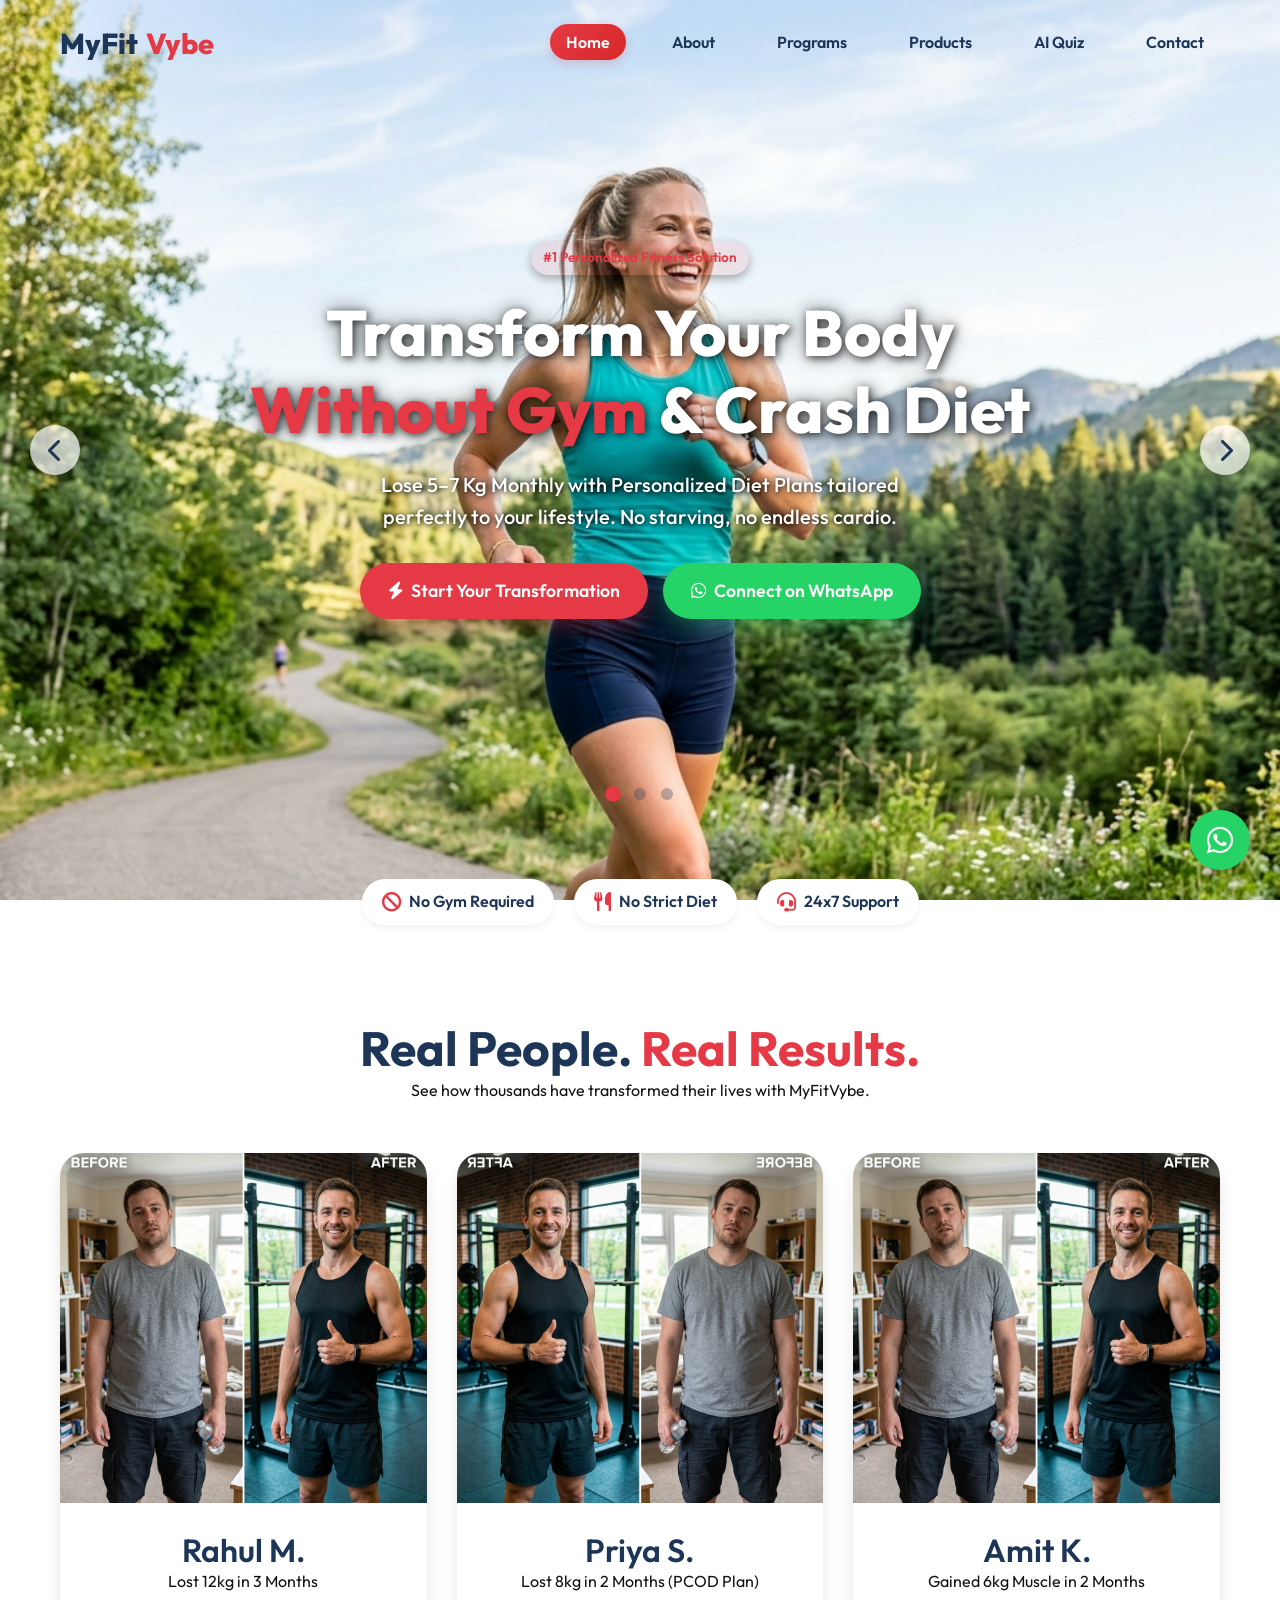
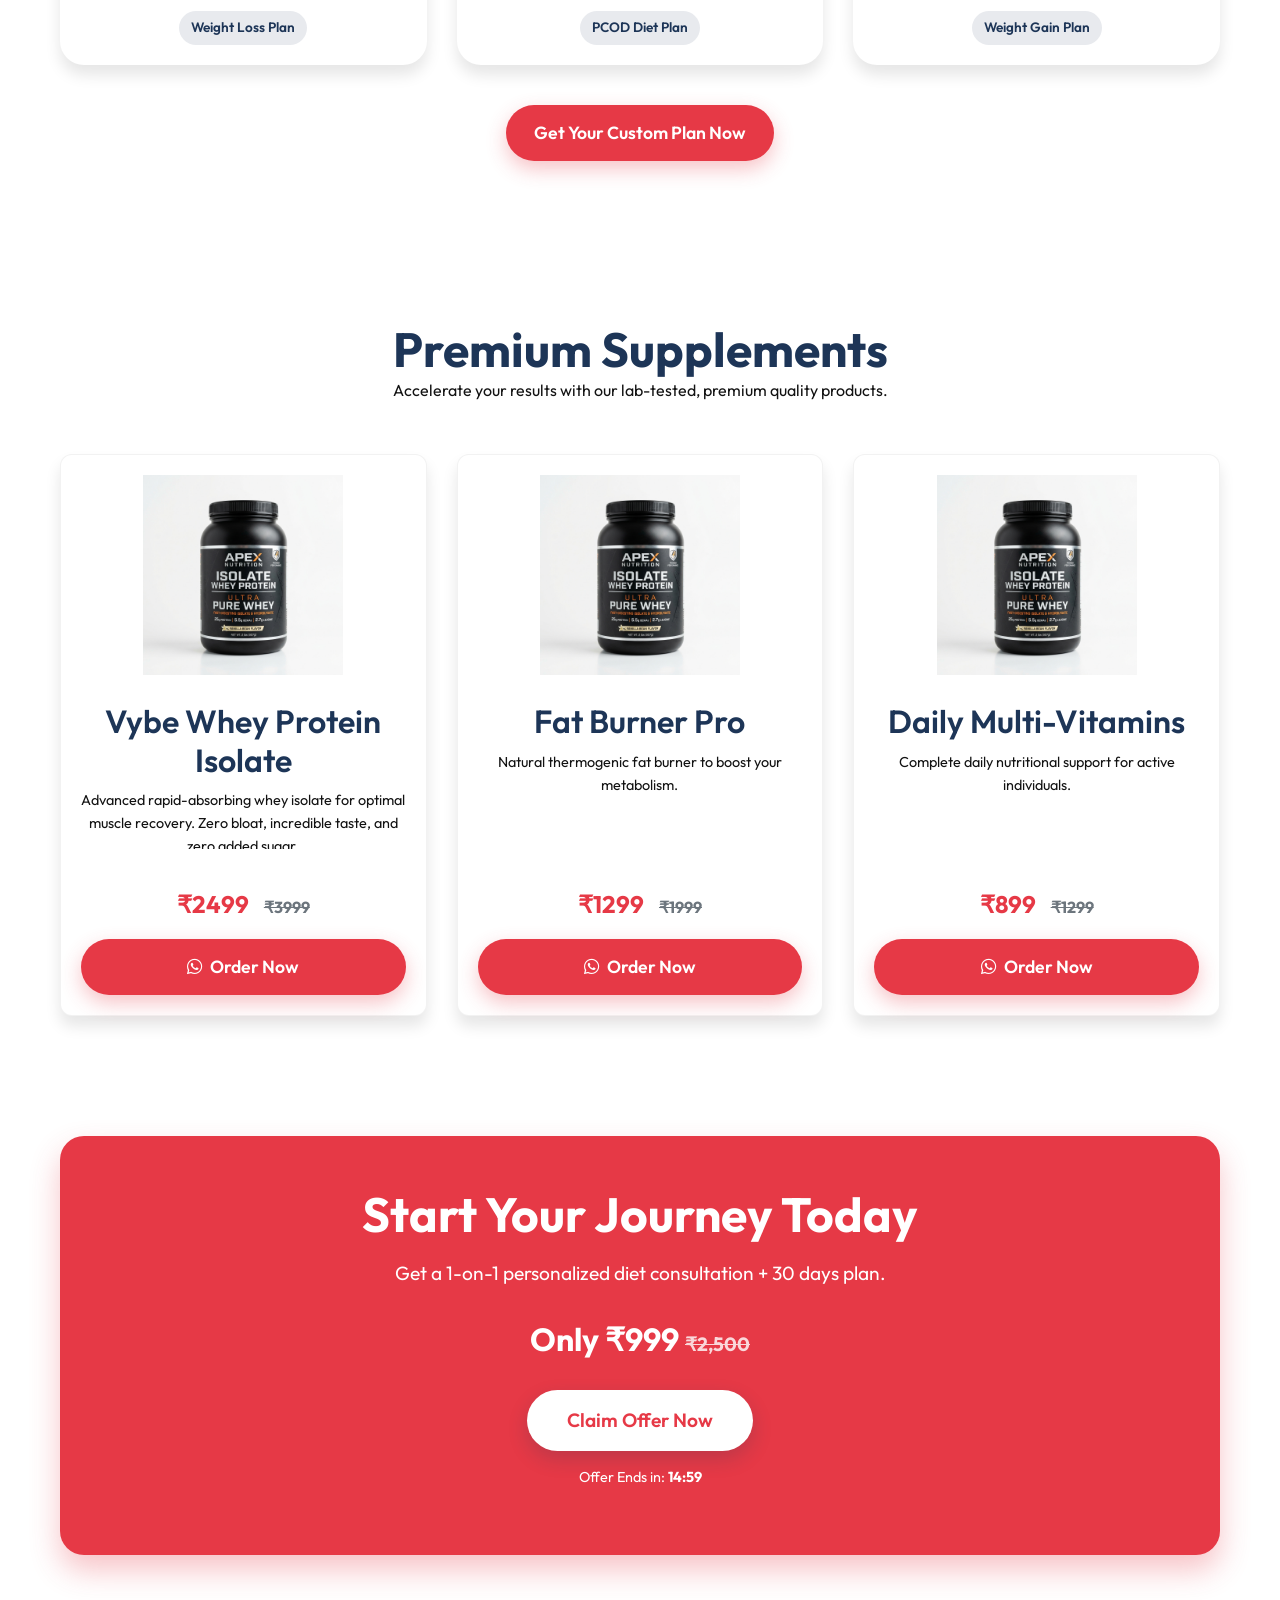
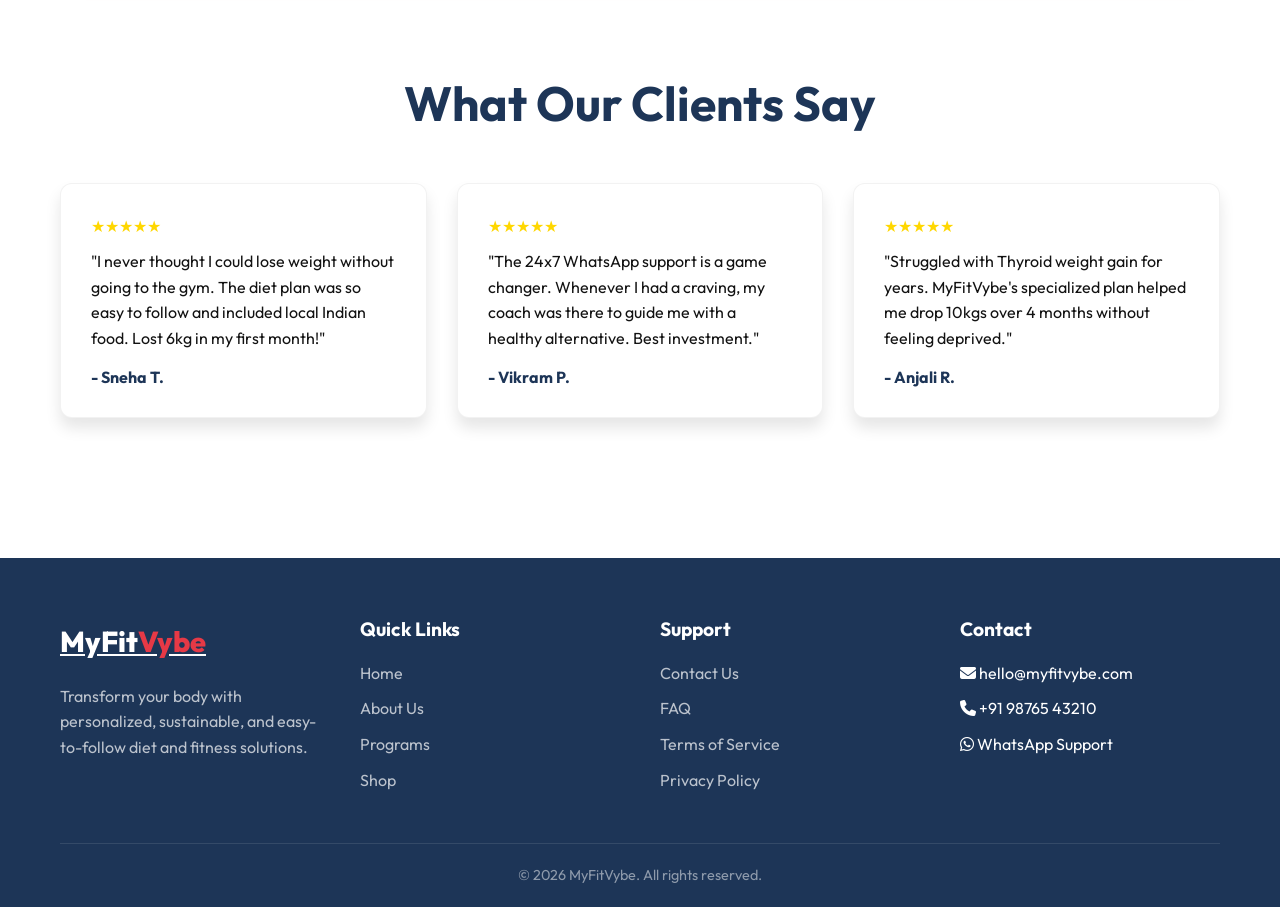
==== commit 99084ef4: "feat: Connect frontend pages to dynamic MockDB for Products and Services" ====
--- a/index.html
+++ b/index.html
@@ -270,29 +270,8 @@
                 <p>Accelerate your results with our lab-tested, premium quality products.</p>
             </div>
             
-            <div class="product-grid">
-                <div class="card product-card">
-                    <span class="badge badge-red" style="position: absolute; top: 10px; right: 10px;">Best Seller</span>
-                    <img src="assets/product.png" alt="Vybe Whey Protein" class="product-img">
-                    <h3>Vybe Whey Protein</h3>
-                    <p class="text-muted">24g Protein per serving. Clean, delicious, and easy to digest.</p>
-                    <div class="product-price">₹2,499 <span class="original-price">₹3,999</span></div>
-                    <a href="products.html" class="btn btn-primary" style="width: 100%;">Buy Now</a>
-                </div>
-                <div class="card product-card">
-                    <img src="assets/product.png" alt="Fat Burner Pro" class="product-img">
-                    <h3>Fat Burner Pro</h3>
-                    <p class="text-muted">Natural thermogenic fat burner to boost your metabolism.</p>
-                    <div class="product-price">₹1,299 <span class="original-price">₹1,999</span></div>
-                    <a href="products.html" class="btn btn-primary" style="width: 100%;">Buy Now</a>
-                </div>
-                <div class="card product-card">
-                    <img src="assets/product.png" alt="Daily Multi-Vitamins" class="product-img">
-                    <h3>Daily Multi-Vitamins</h3>
-                    <p class="text-muted">Complete daily nutritional support for active individuals.</p>
-                    <div class="product-price">₹899 <span class="original-price">₹1,299</span></div>
-                    <a href="products.html" class="btn btn-primary" style="width: 100%;">Buy Now</a>
-                </div>
+            <div class="product-grid dynamic-product-grid">
+                <!-- Products will be injected here dynamically by data-service.js -->
             </div>
         </div>
     </section>
@@ -396,5 +375,6 @@
     </div>
 
     <script src="script.js"></script>
+    <script src="data-service.js"></script>
 </body>
 </html>
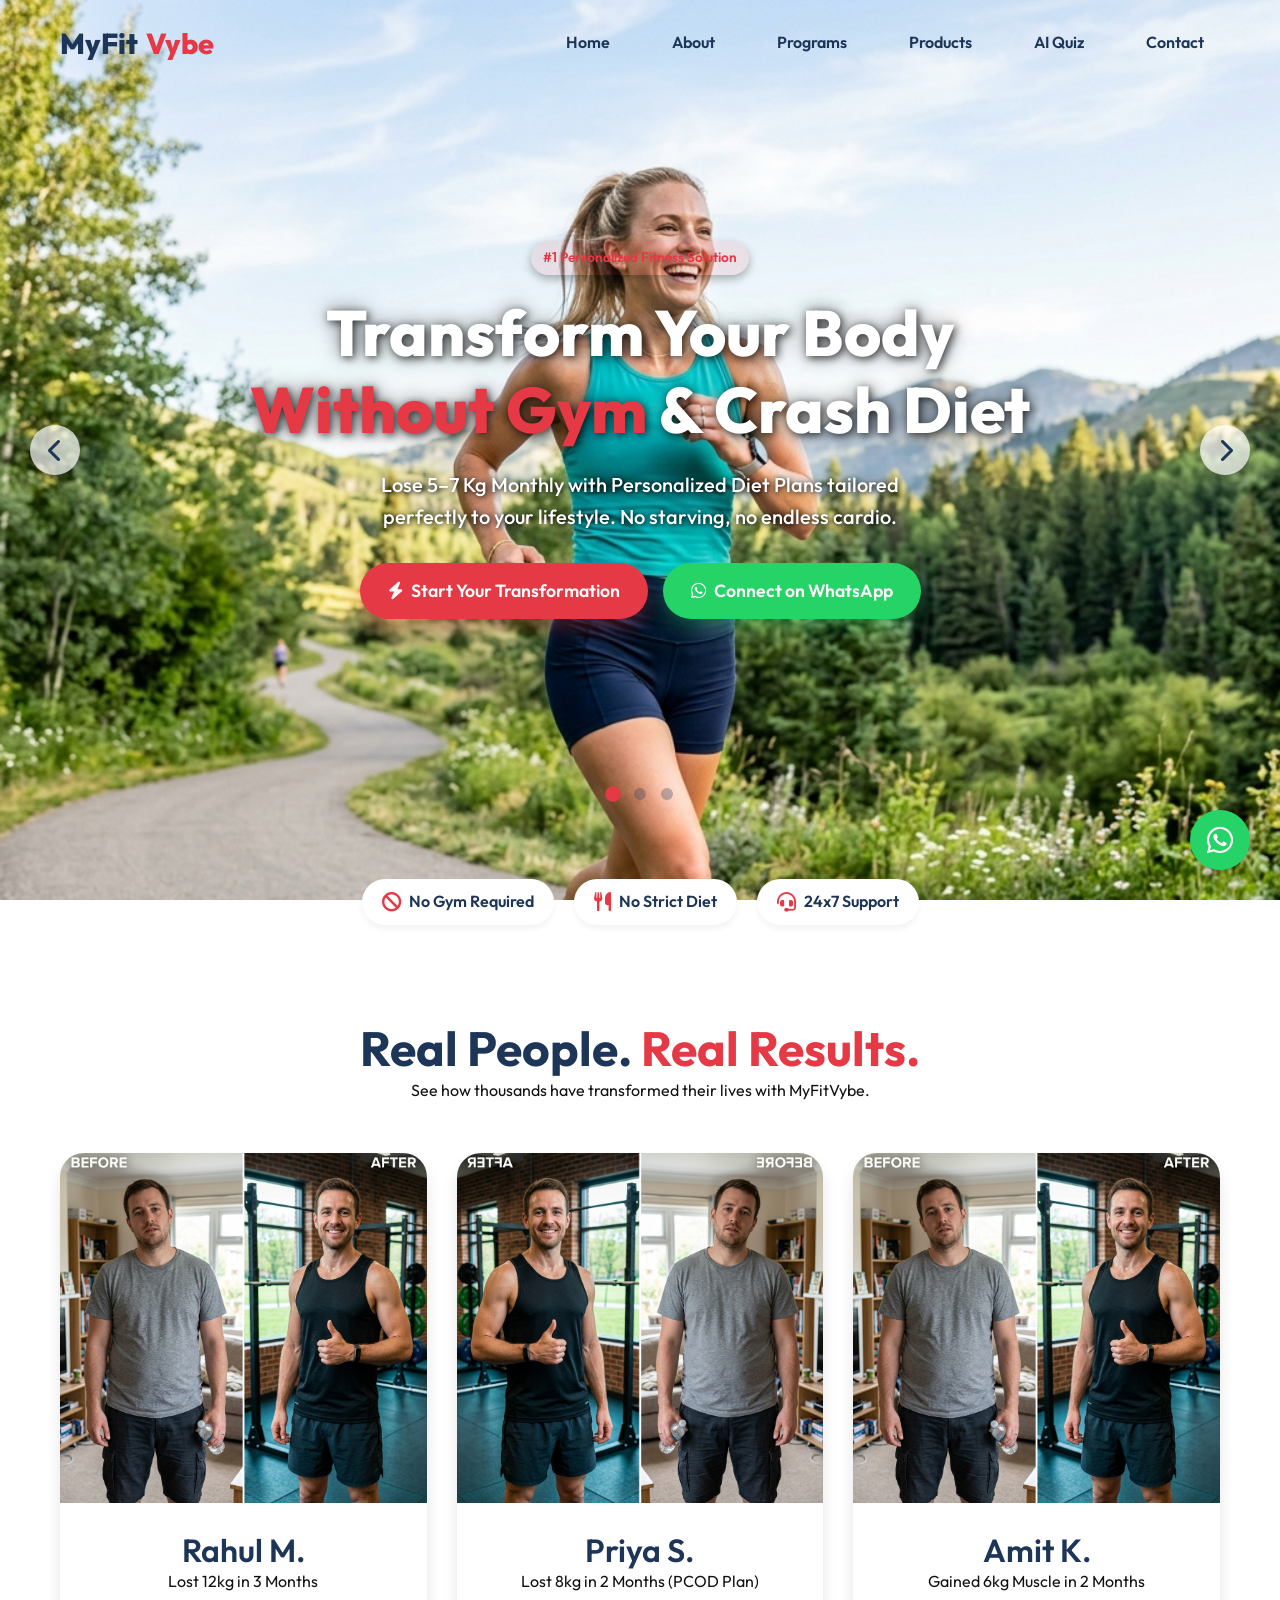
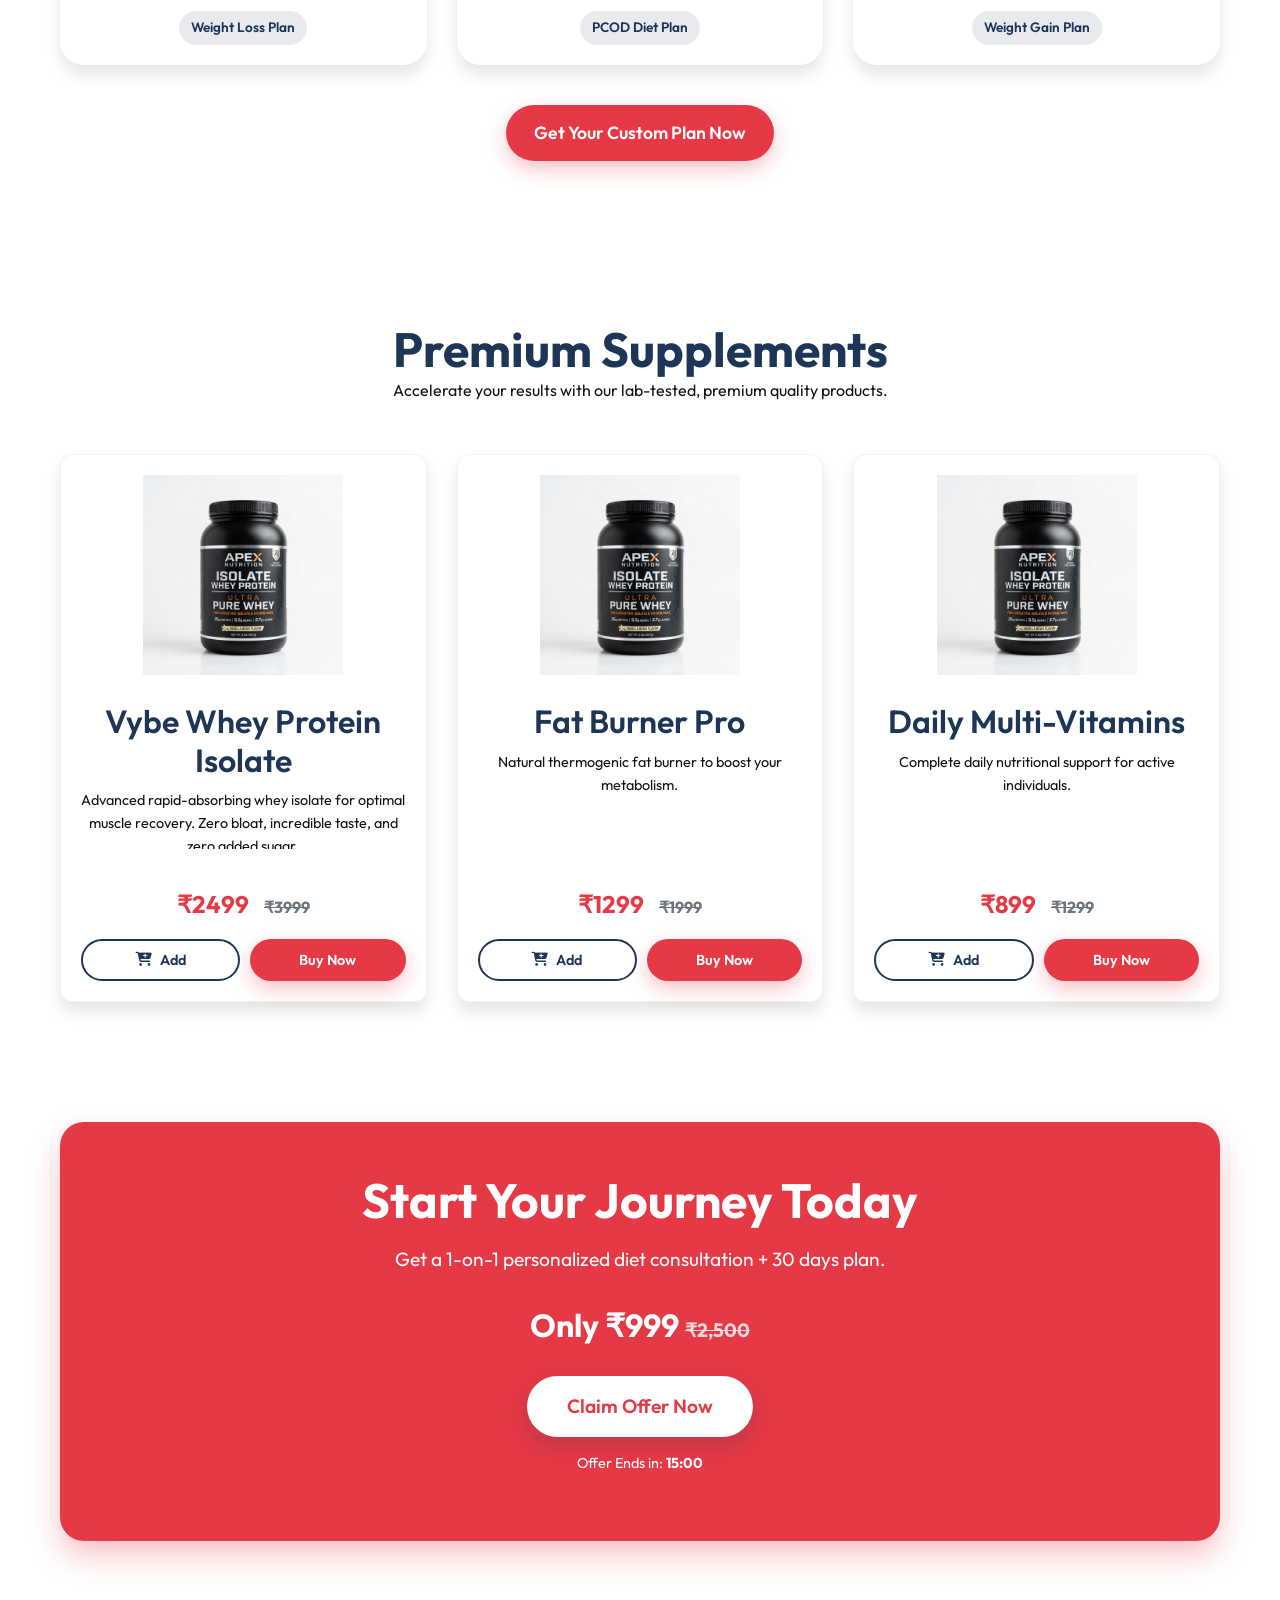
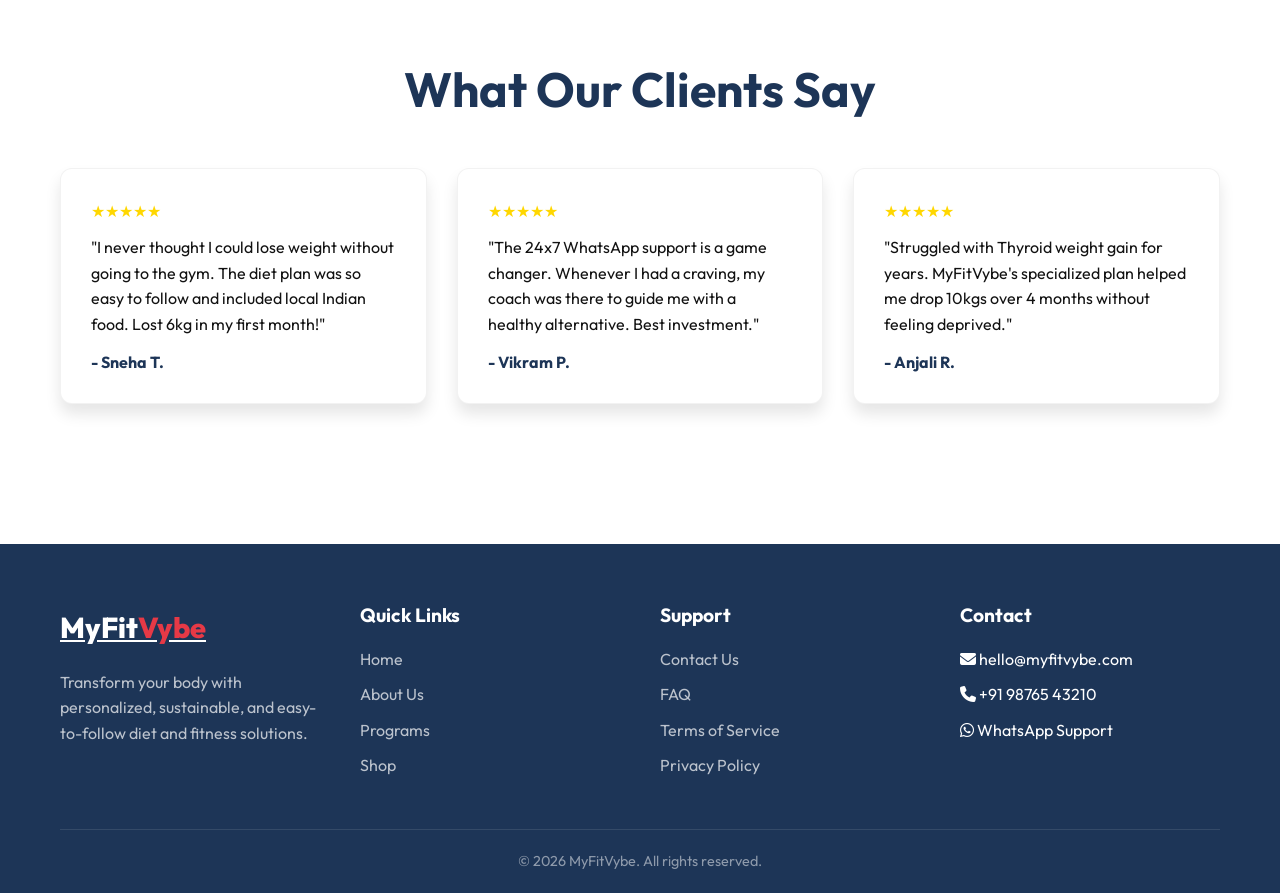
==== commit 1fc7f8cc: "fix: Cart buttons silent failure and browser caching issue" ====
--- a/index.html
+++ b/index.html
@@ -374,7 +374,7 @@
         </div>
     </div>
 
-    <script src="script.js"></script>
-    <script src="data-service.js"></script>
+    <script src="script.js?v=2"></script>
+    <script src="data-service.js?v=2"></script>
 </body>
 </html>
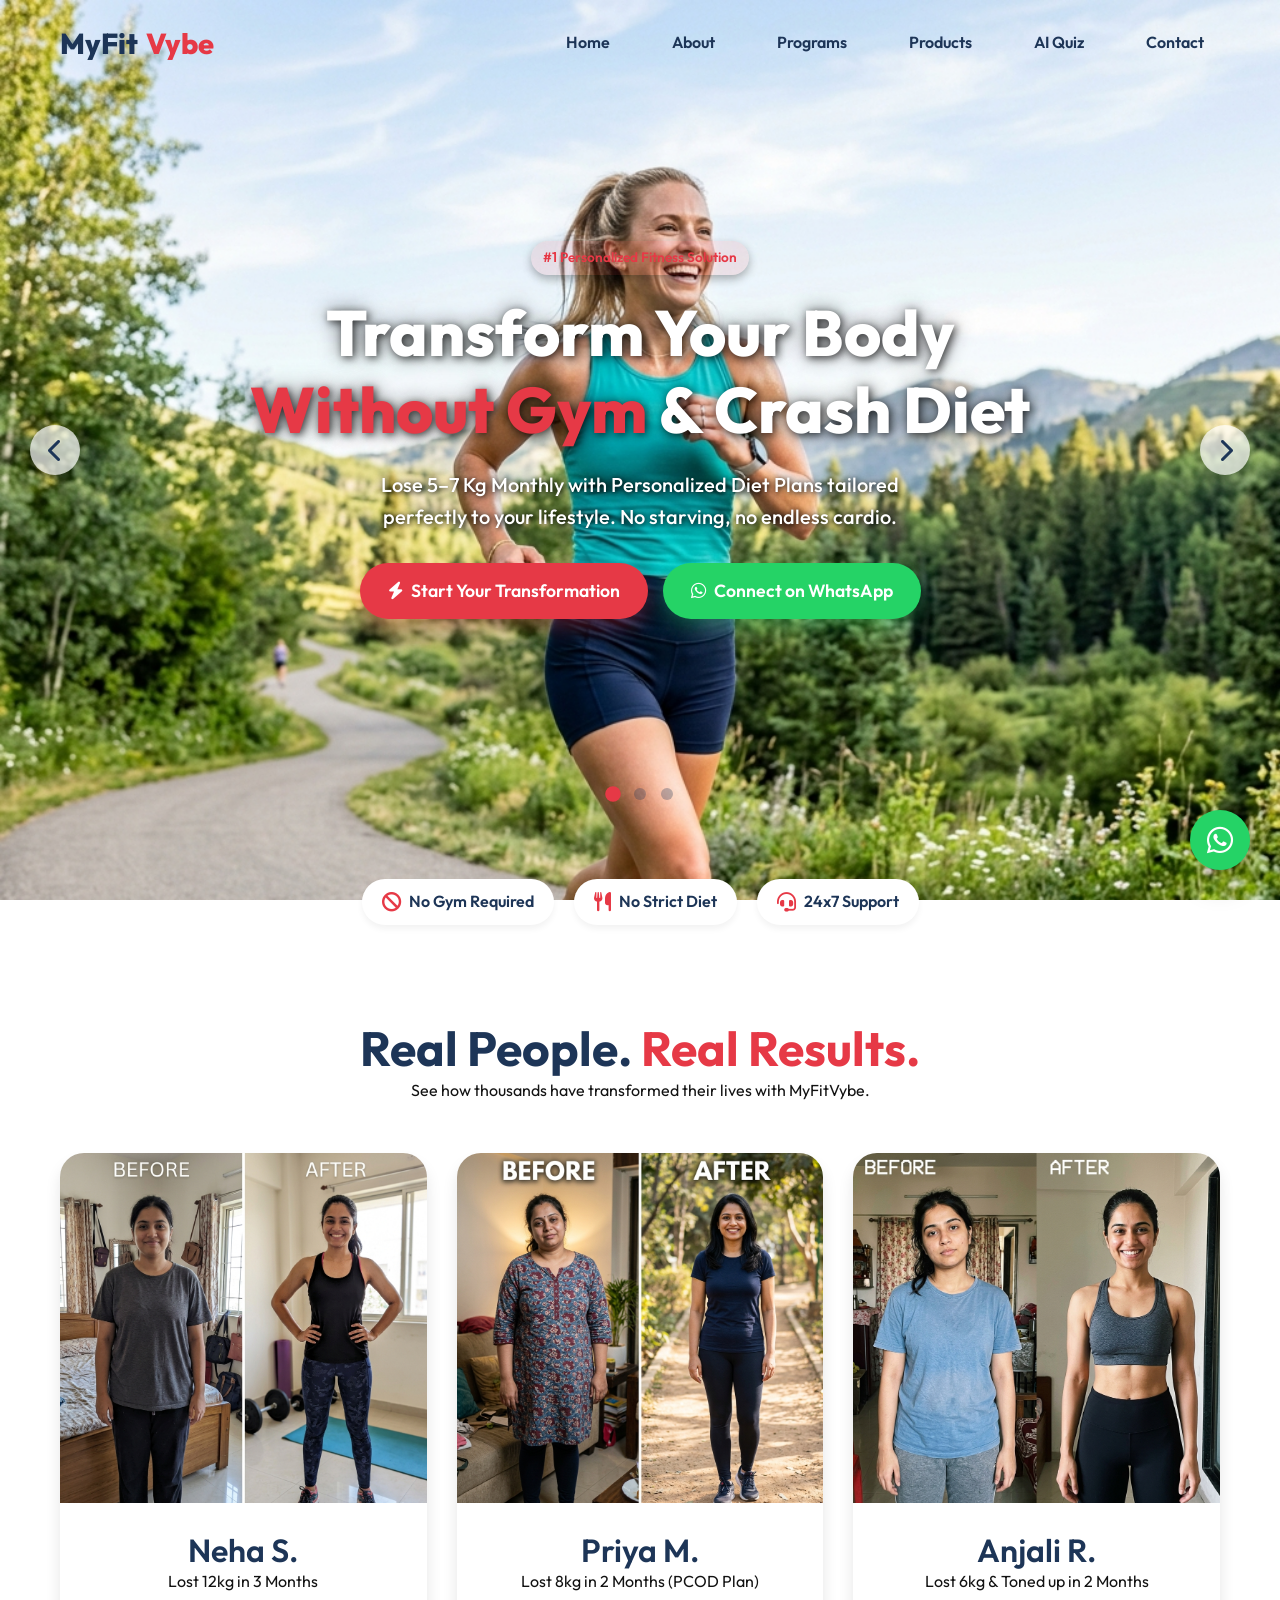
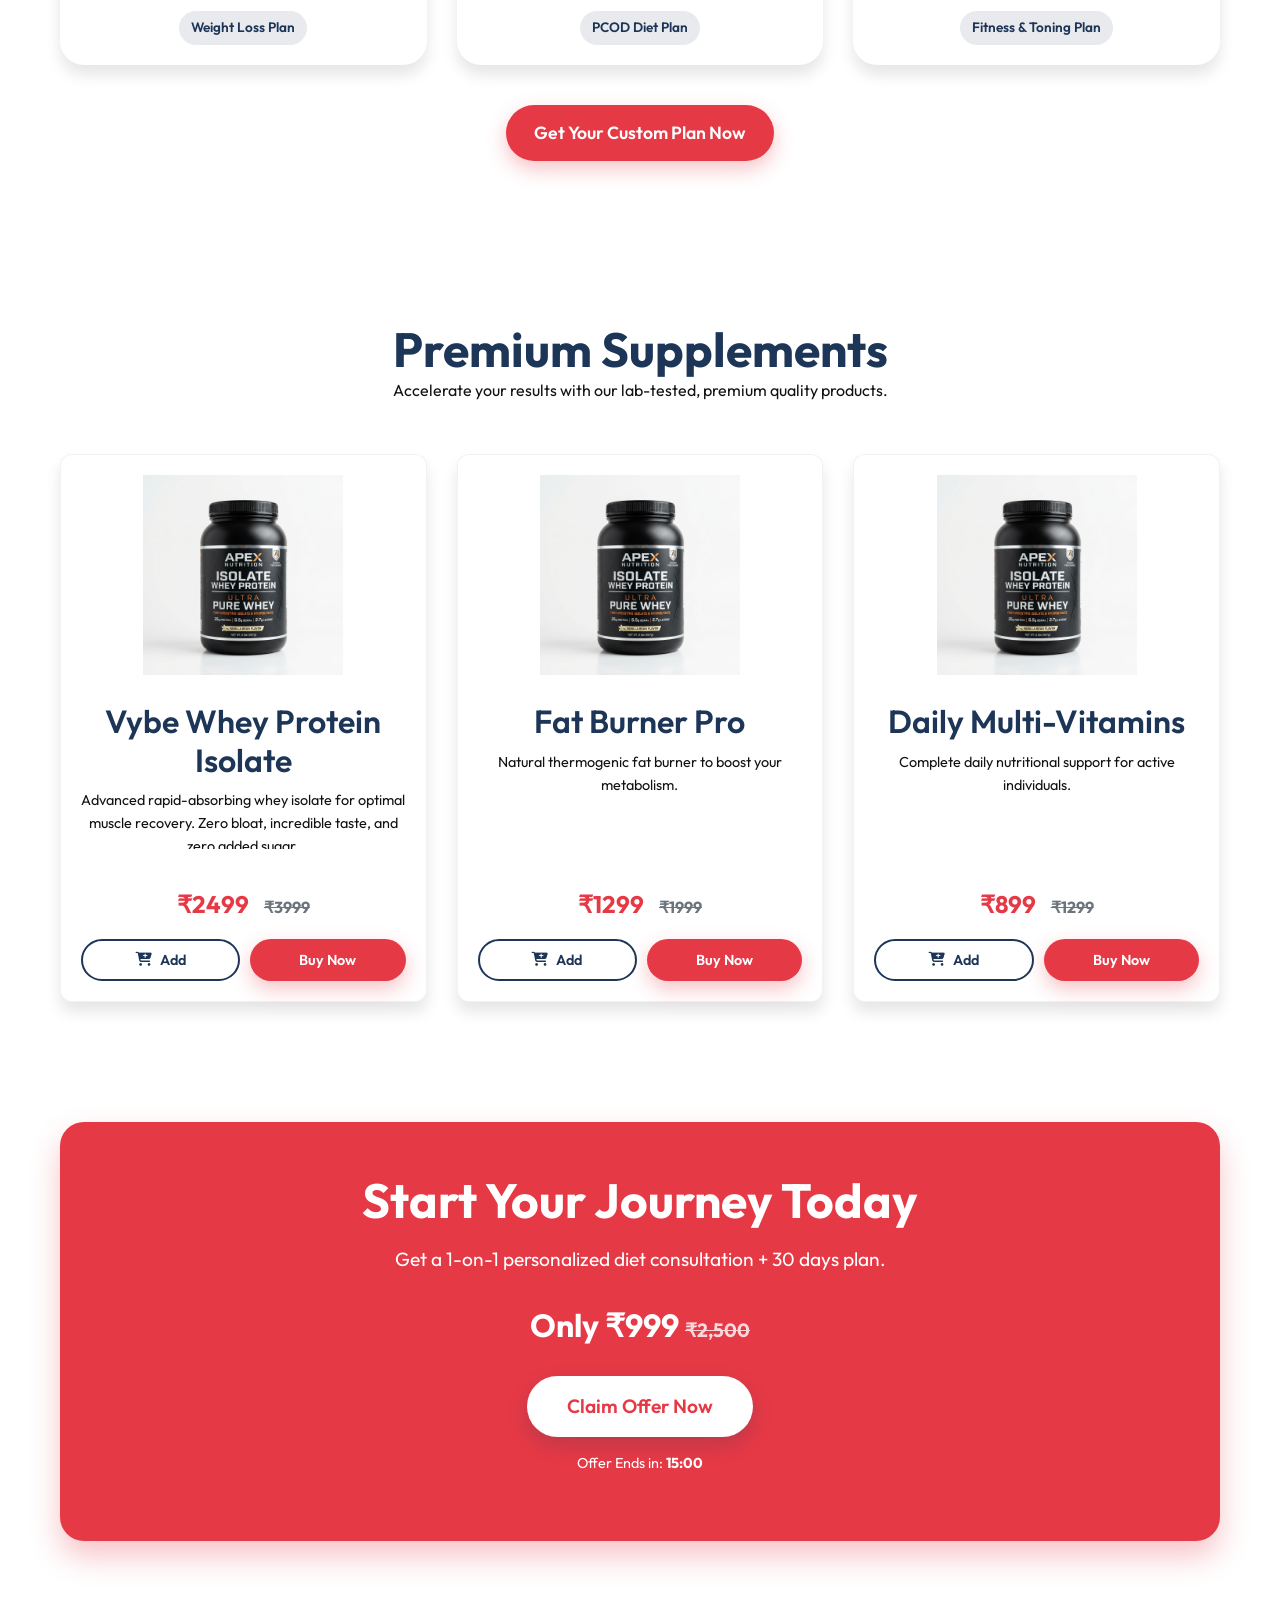
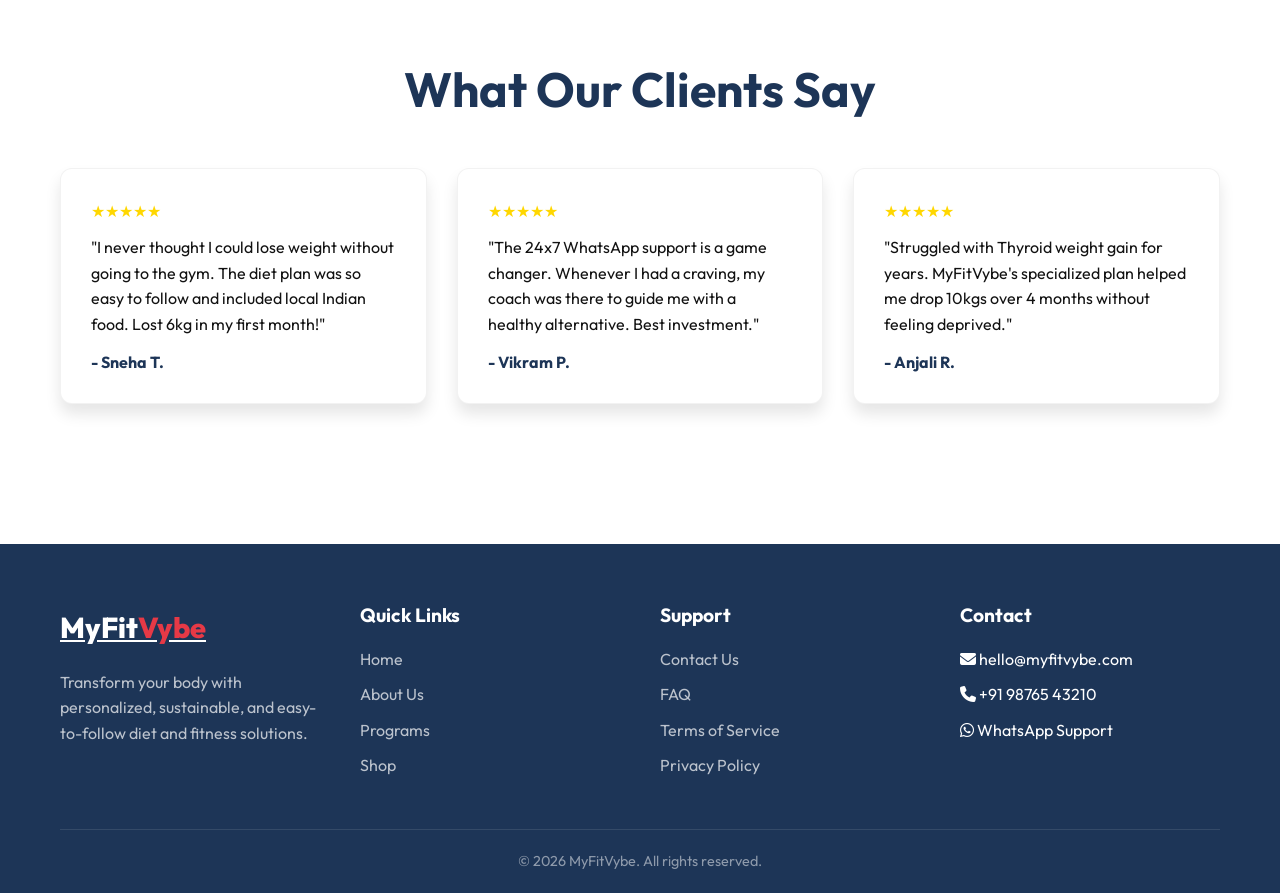
==== commit 300c5a6a: "feat: Update testimonials with authentic Indian women images and names" ====
--- a/index.html
+++ b/index.html
@@ -232,27 +232,27 @@
             
             <div class="transform-grid">
                 <div class="transform-card">
-                    <img src="assets/before_after.png" alt="Weight Loss Transformation" class="transform-img">
+                    <img src="assets/transformation_1.png" alt="Weight Loss Transformation" class="transform-img">
                     <div class="transform-info">
-                        <h3>Rahul M.</h3>
+                        <h3>Neha S.</h3>
                         <p class="text-muted">Lost 12kg in 3 Months</p>
                         <div class="badge badge-blue">Weight Loss Plan</div>
                     </div>
                 </div>
                 <div class="transform-card">
-                    <img src="assets/before_after.png" alt="Weight Loss Transformation" class="transform-img" style="transform: scaleX(-1);">
+                    <img src="assets/transformation_2.png" alt="PCOD Transformation" class="transform-img">
                     <div class="transform-info">
-                        <h3>Priya S.</h3>
+                        <h3>Priya M.</h3>
                         <p class="text-muted">Lost 8kg in 2 Months (PCOD Plan)</p>
                         <div class="badge badge-blue">PCOD Diet Plan</div>
                     </div>
                 </div>
                 <div class="transform-card">
-                    <img src="assets/before_after.png" alt="Weight Gain Transformation" class="transform-img">
+                    <img src="assets/transformation_3.png" alt="Fitness Transformation" class="transform-img">
                     <div class="transform-info">
-                        <h3>Amit K.</h3>
-                        <p class="text-muted">Gained 6kg Muscle in 2 Months</p>
-                        <div class="badge badge-blue">Weight Gain Plan</div>
+                        <h3>Anjali R.</h3>
+                        <p class="text-muted">Lost 6kg & Toned up in 2 Months</p>
+                        <div class="badge badge-blue">Fitness & Toning Plan</div>
                     </div>
                 </div>
             </div>
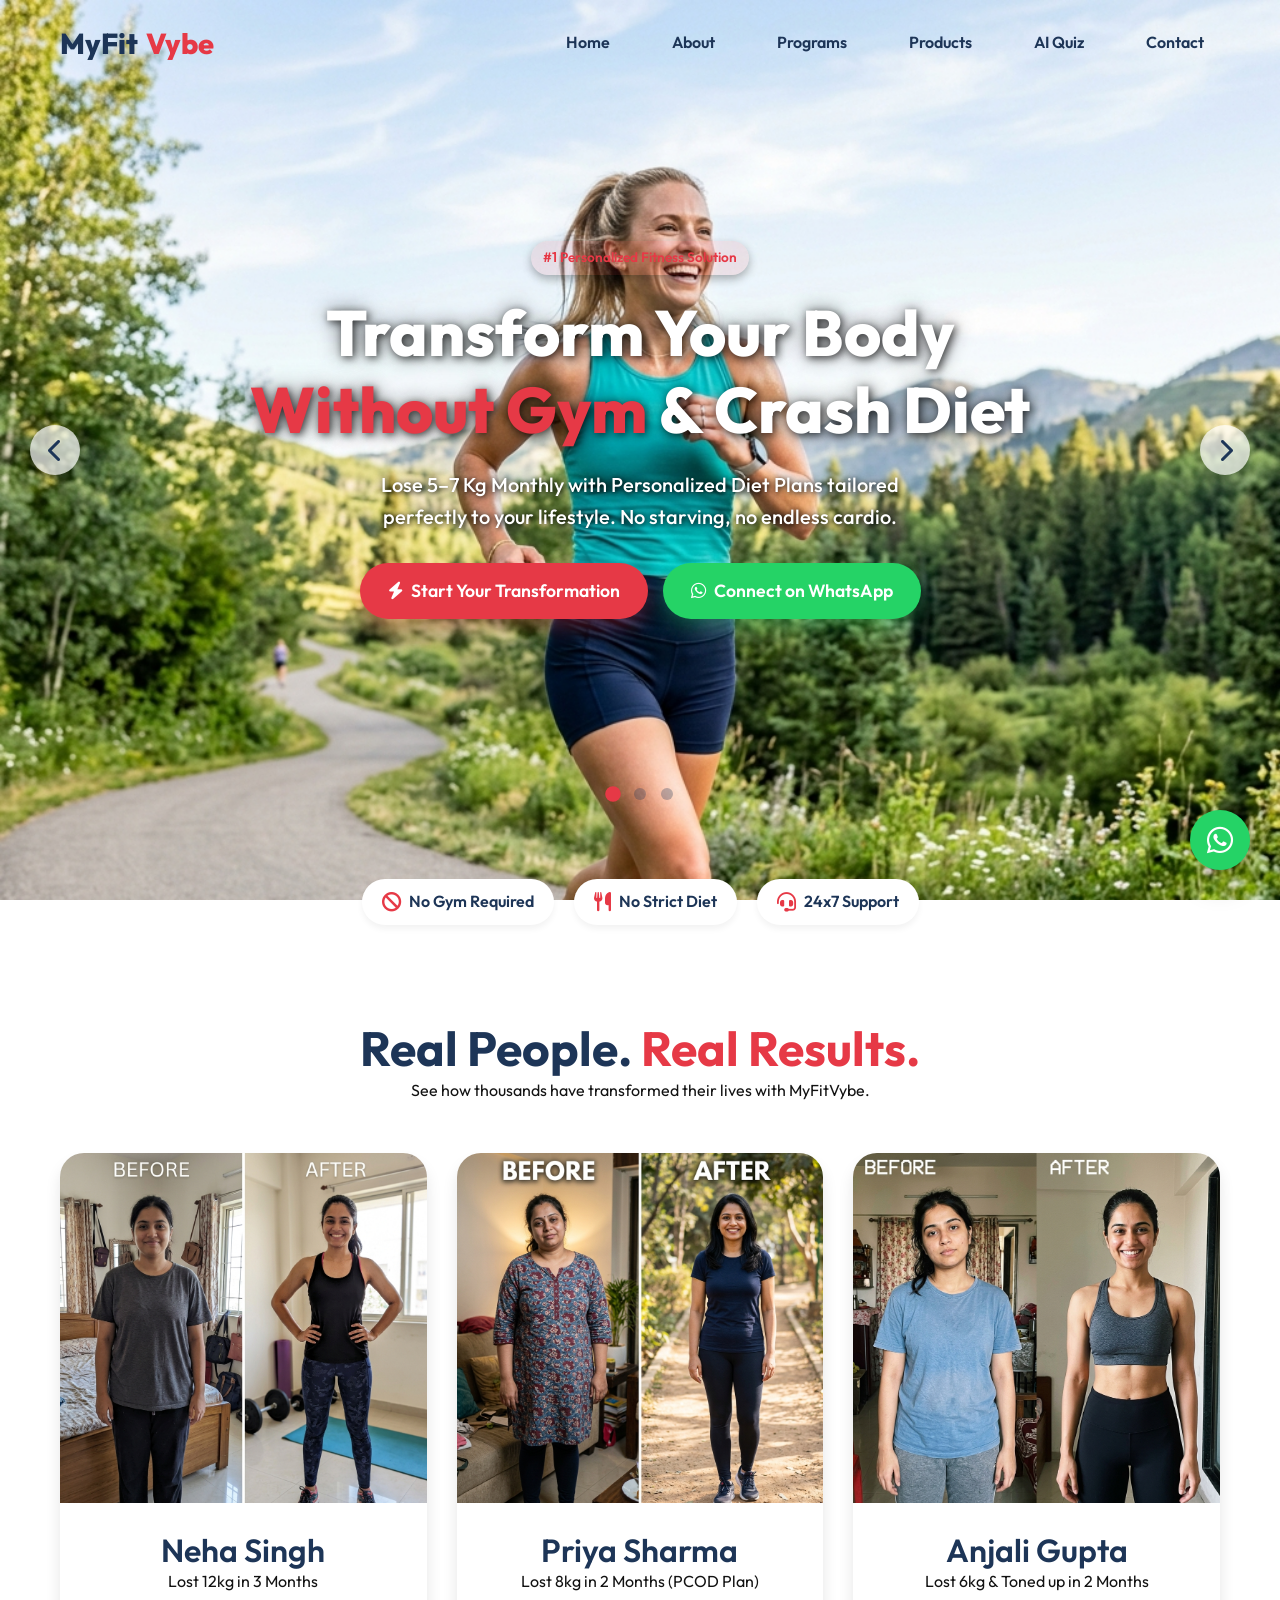
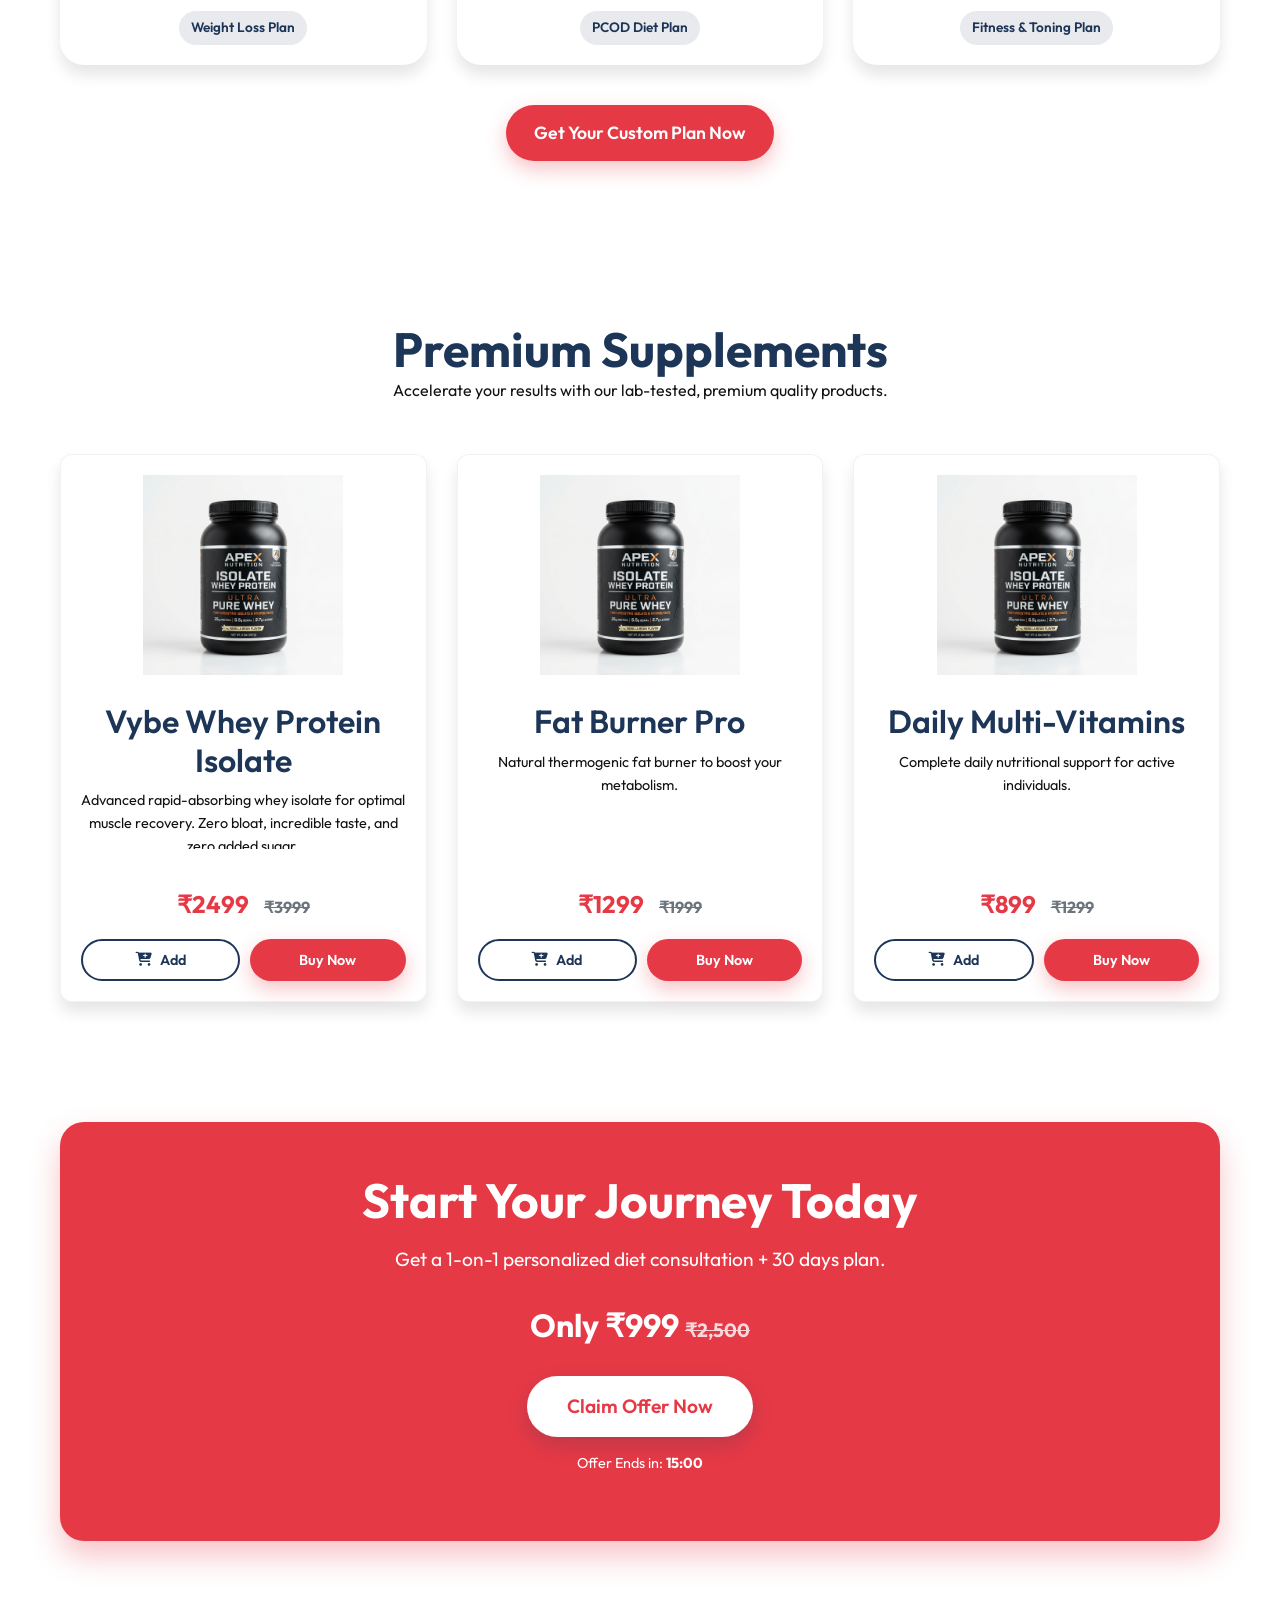
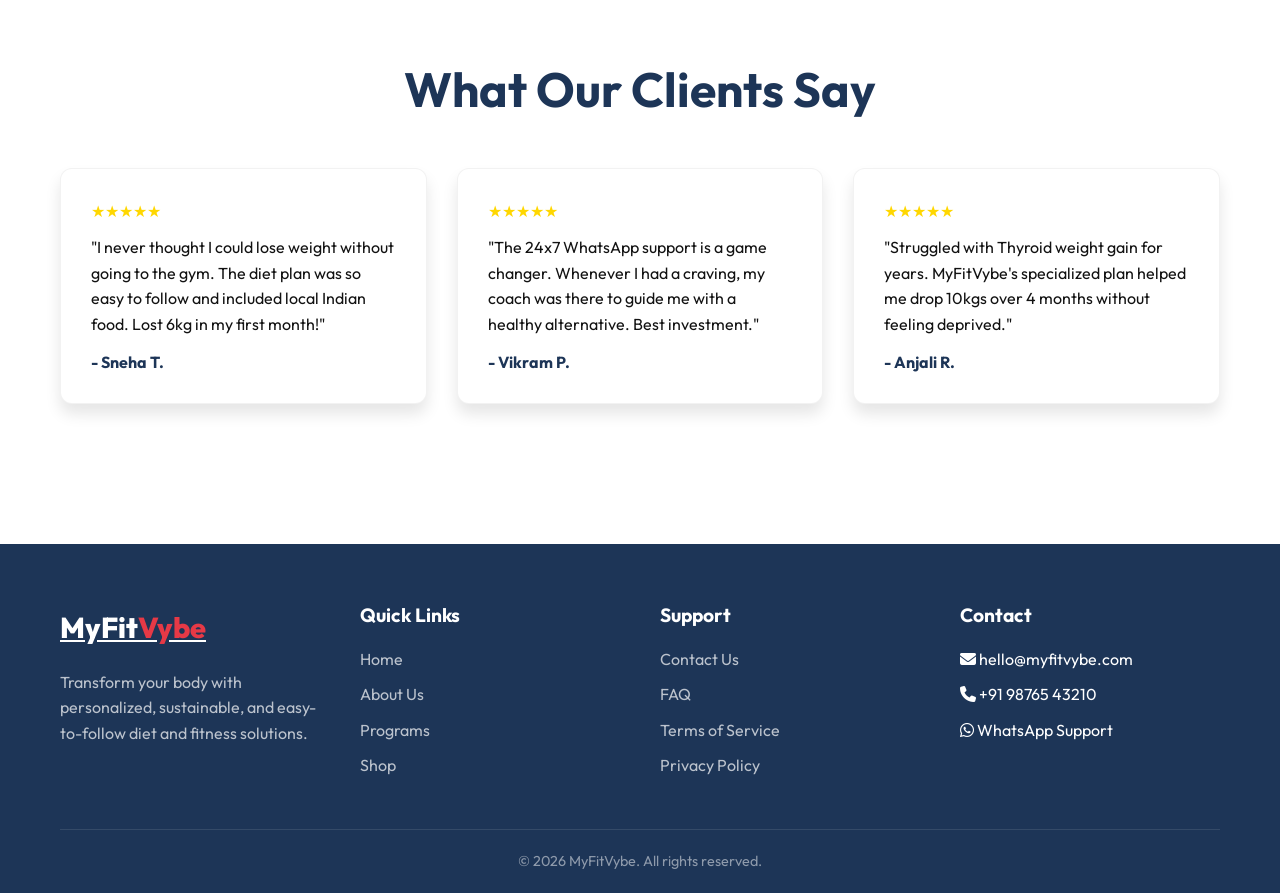
==== commit 448e5705: "chore: Update testimonials to use full surnames" ====
--- a/index.html
+++ b/index.html
@@ -234,7 +234,7 @@
                 <div class="transform-card">
                     <img src="assets/transformation_1.png" alt="Weight Loss Transformation" class="transform-img">
                     <div class="transform-info">
-                        <h3>Neha S.</h3>
+                        <h3>Neha Singh</h3>
                         <p class="text-muted">Lost 12kg in 3 Months</p>
                         <div class="badge badge-blue">Weight Loss Plan</div>
                     </div>
@@ -242,7 +242,7 @@
                 <div class="transform-card">
                     <img src="assets/transformation_2.png" alt="PCOD Transformation" class="transform-img">
                     <div class="transform-info">
-                        <h3>Priya M.</h3>
+                        <h3>Priya Sharma</h3>
                         <p class="text-muted">Lost 8kg in 2 Months (PCOD Plan)</p>
                         <div class="badge badge-blue">PCOD Diet Plan</div>
                     </div>
@@ -250,7 +250,7 @@
                 <div class="transform-card">
                     <img src="assets/transformation_3.png" alt="Fitness Transformation" class="transform-img">
                     <div class="transform-info">
-                        <h3>Anjali R.</h3>
+                        <h3>Anjali Gupta</h3>
                         <p class="text-muted">Lost 6kg & Toned up in 2 Months</p>
                         <div class="badge badge-blue">Fitness & Toning Plan</div>
                     </div>
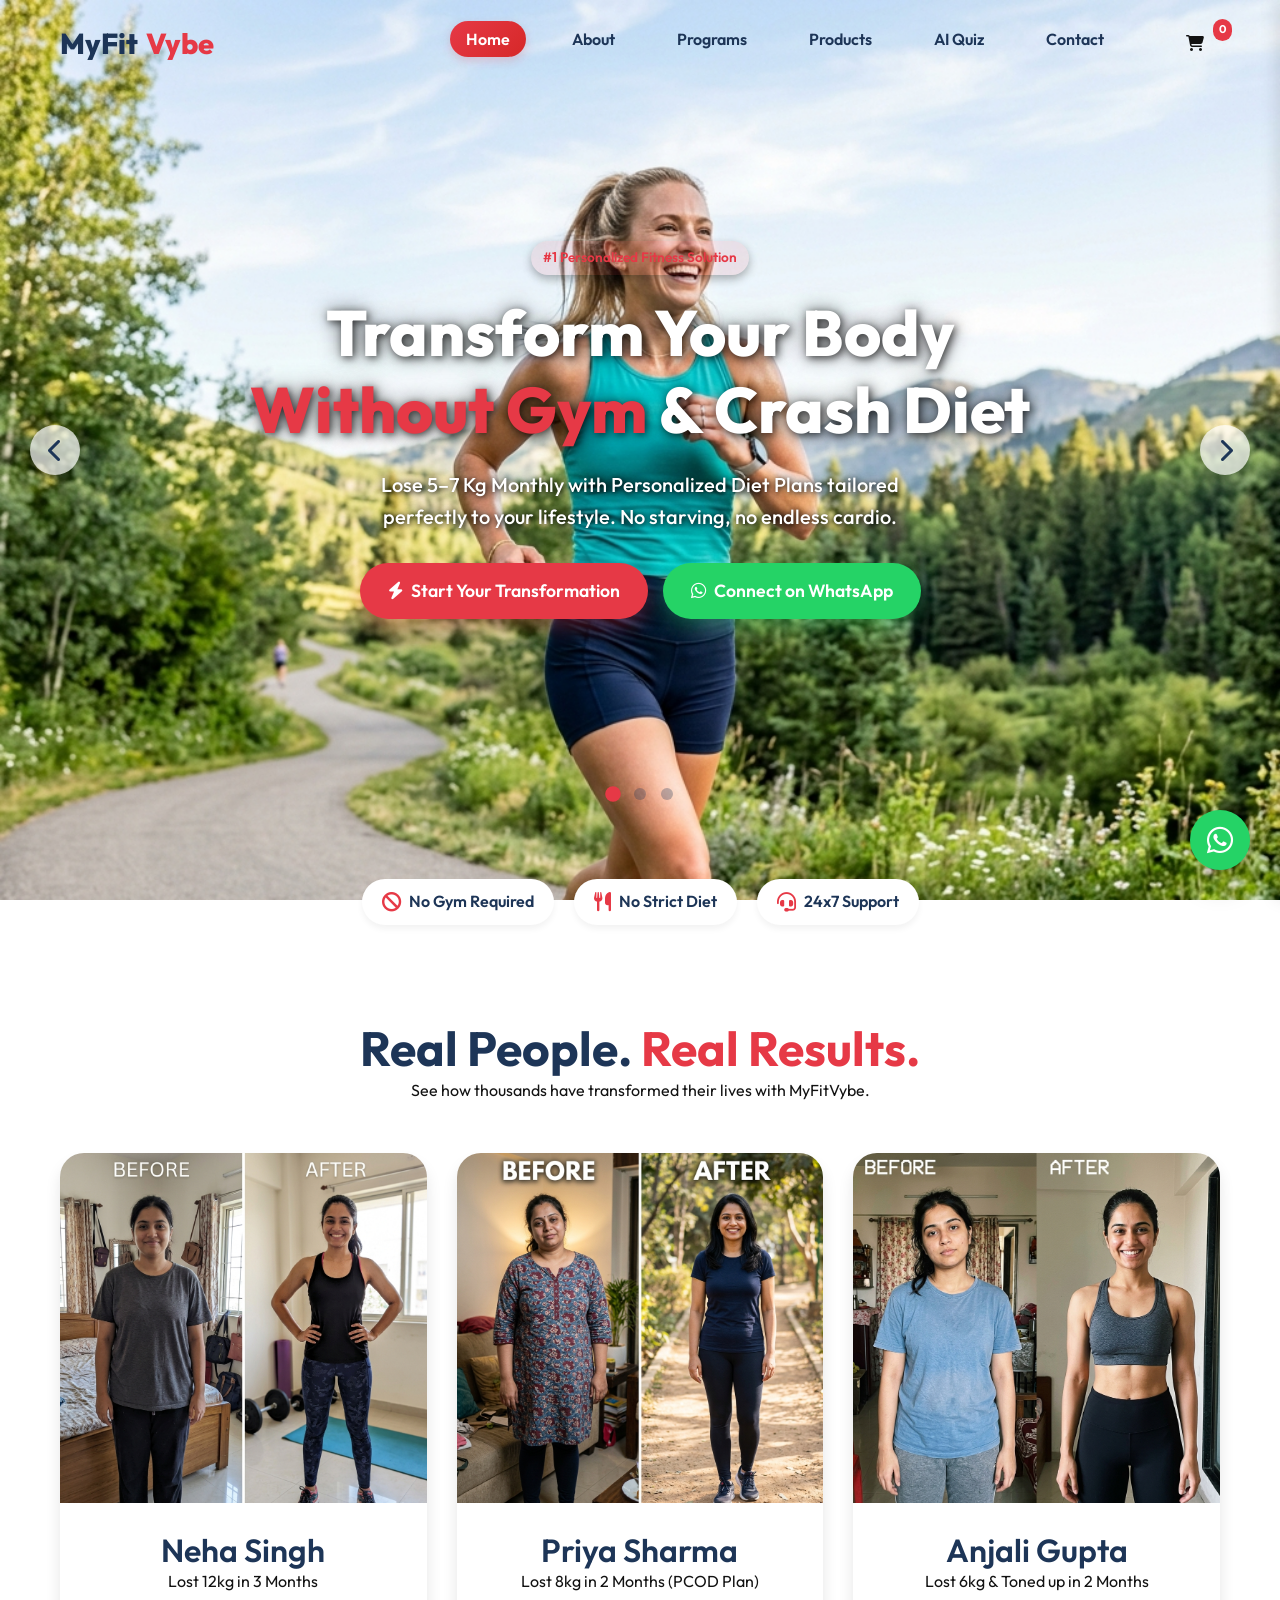
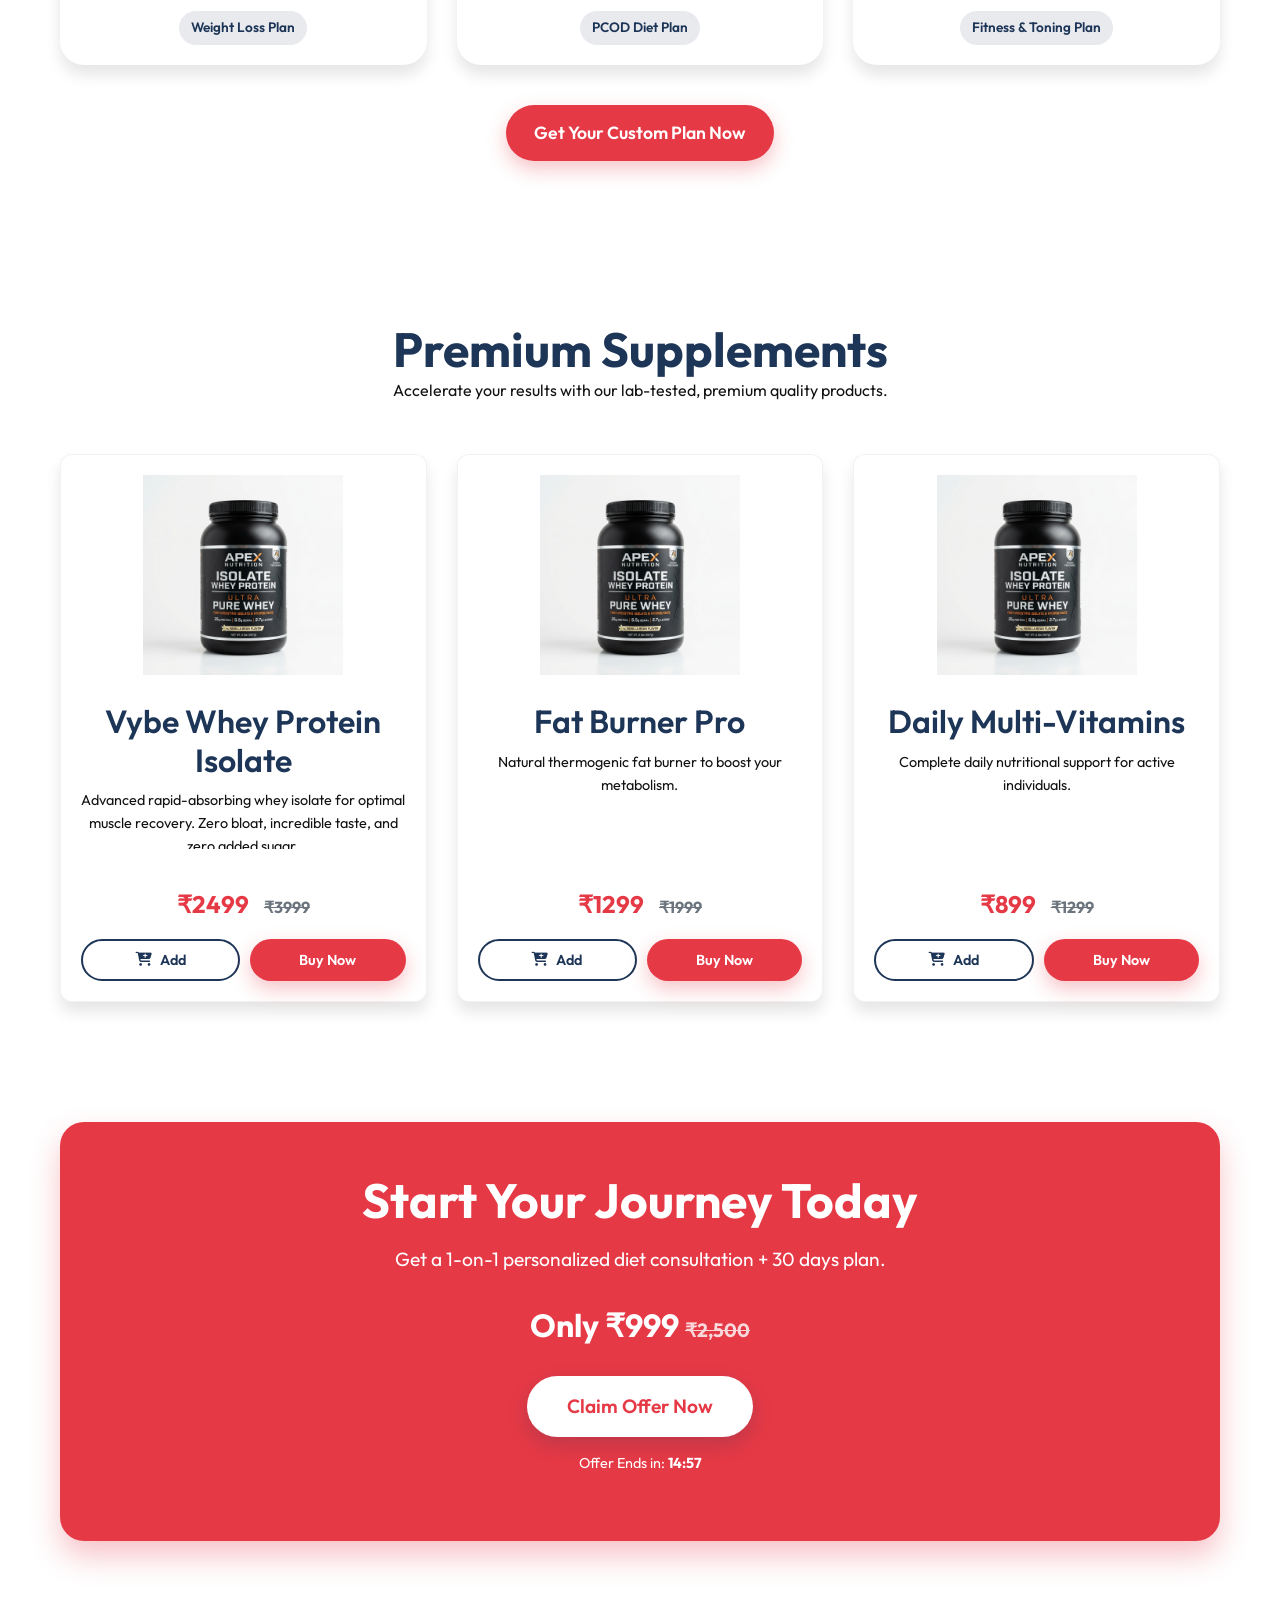
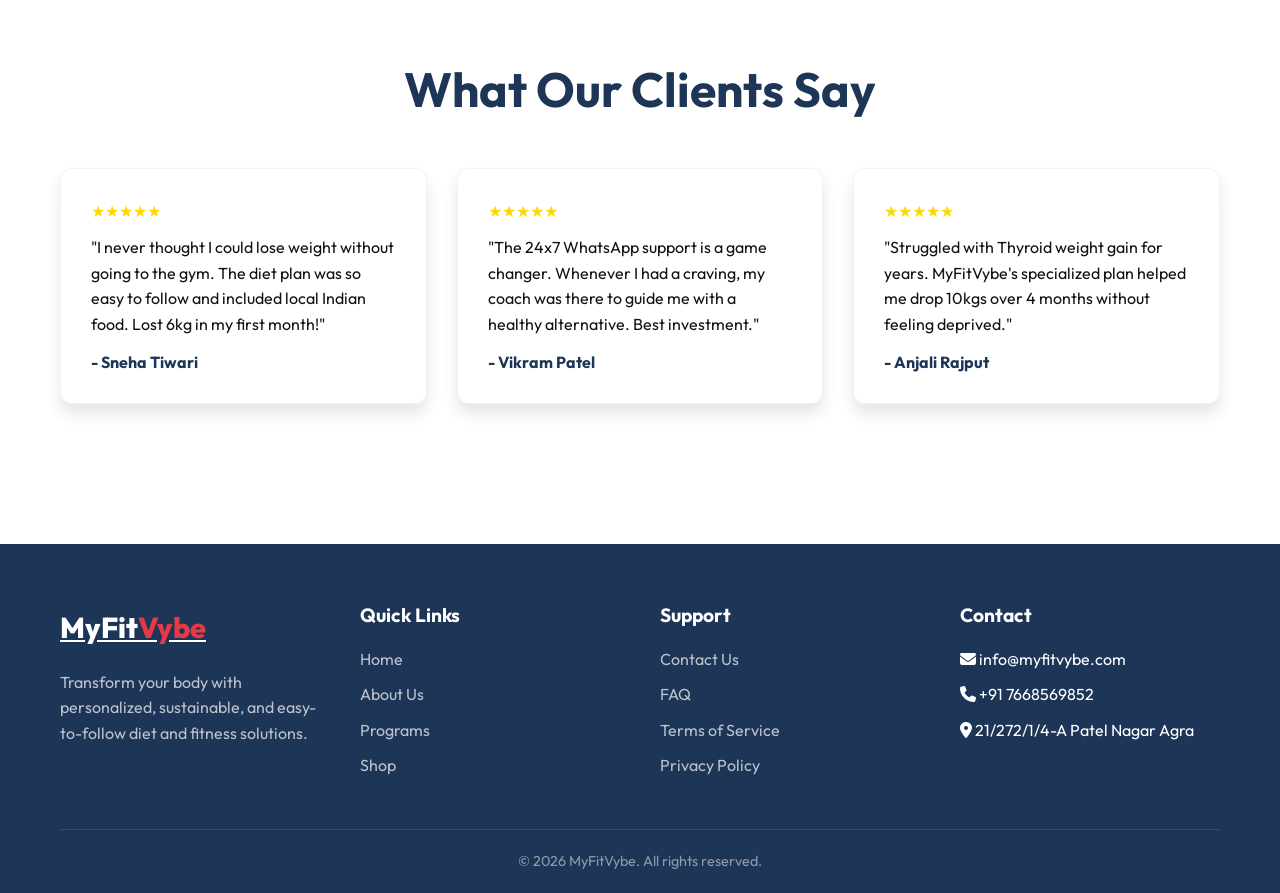
==== commit a1e4d474: "feat: Update contact details and add scroll animations" ====
--- a/index.html
+++ b/index.html
@@ -172,7 +172,7 @@
                     
                     <div class="hero-cta">
                         <a href="quiz.html" class="btn btn-primary"><i class="fas fa-bolt"></i> Start Your Transformation</a>
-                        <a href="https://wa.me/1234567890" target="_blank" class="btn" style="background-color: #25D366; color: white; box-shadow: 0 8px 20px rgba(37, 211, 102, 0.3);"><i class="fab fa-whatsapp"></i> Connect on WhatsApp</a>
+                        <a href="https://wa.me/917668569852" target="_blank" class="btn" style="background-color: #25D366; color: white; box-shadow: 0 8px 20px rgba(37, 211, 102, 0.3);"><i class="fab fa-whatsapp"></i> Connect on WhatsApp</a>
                     </div>
                 </div>
             </div>
@@ -185,7 +185,7 @@
                     
                     <div class="hero-cta">
                         <a href="quiz.html" class="btn btn-primary"><i class="fas fa-list-alt"></i> Get Your Custom Plan</a>
-                        <a href="https://wa.me/1234567890" target="_blank" class="btn" style="background-color: #25D366; color: white; box-shadow: 0 8px 20px rgba(37, 211, 102, 0.3);"><i class="fab fa-whatsapp"></i> Connect on WhatsApp</a>
+                        <a href="https://wa.me/917668569852" target="_blank" class="btn" style="background-color: #25D366; color: white; box-shadow: 0 8px 20px rgba(37, 211, 102, 0.3);"><i class="fab fa-whatsapp"></i> Connect on WhatsApp</a>
                     </div>
                 </div>
             </div>
@@ -198,7 +198,7 @@
                     
                     <div class="hero-cta">
                         <a href="contact.html" class="btn btn-primary"><i class="fas fa-calendar-check"></i> Book Free Consultation</a>
-                        <a href="https://wa.me/1234567890" target="_blank" class="btn" style="background-color: #25D366; color: white; box-shadow: 0 8px 20px rgba(37, 211, 102, 0.3);"><i class="fab fa-whatsapp"></i> Connect on WhatsApp</a>
+                        <a href="https://wa.me/917668569852" target="_blank" class="btn" style="background-color: #25D366; color: white; box-shadow: 0 8px 20px rgba(37, 211, 102, 0.3);"><i class="fab fa-whatsapp"></i> Connect on WhatsApp</a>
                     </div>
                 </div>
             </div>
@@ -297,20 +297,20 @@
             </div>
             
             <div class="testimonial-grid">
-                <div class="card">
+                <div class="card animate-up">
                     <div class="stars">★★★★★</div>
                     <p>"I never thought I could lose weight without going to the gym. The diet plan was so easy to follow and included local Indian food. Lost 6kg in my first month!"</p>
-                    <h4>- Sneha T.</h4>
-                </div>
-                <div class="card">
+                    <h4>- Sneha Tiwari</h4>
+                </div>
+                <div class="card animate-up" style="animation-delay: 0.2s;">
                     <div class="stars">★★★★★</div>
                     <p>"The 24x7 WhatsApp support is a game changer. Whenever I had a craving, my coach was there to guide me with a healthy alternative. Best investment."</p>
-                    <h4>- Vikram P.</h4>
-                </div>
-                <div class="card">
+                    <h4>- Vikram Patel</h4>
+                </div>
+                <div class="card animate-up" style="animation-delay: 0.4s;">
                     <div class="stars">★★★★★</div>
                     <p>"Struggled with Thyroid weight gain for years. MyFitVybe's specialized plan helped me drop 10kgs over 4 months without feeling deprived."</p>
-                    <h4>- Anjali R.</h4>
+                    <h4>- Anjali Rajput</h4>
                 </div>
             </div>
         </div>
@@ -345,9 +345,9 @@
                 <div class="footer-links">
                     <h4>Contact</h4>
                     <ul>
-                        <li><i class="fas fa-envelope"></i> hello@myfitvybe.com</li>
-                        <li><i class="fas fa-phone"></i> +91 98765 43210</li>
-                        <li><i class="fab fa-whatsapp"></i> WhatsApp Support</li>
+                        <li><i class="fas fa-envelope"></i> info@myfitvybe.com</li>
+                        <li><i class="fas fa-phone"></i> +91 7668569852</li>
+                        <li><i class="fas fa-map-marker-alt"></i> 21/272/1/4-A Patel Nagar Agra</li>
                     </ul>
                 </div>
             </div>
@@ -358,7 +358,7 @@
     </footer>
 
     <!-- Floating WhatsApp -->
-    <a href="https://wa.me/1234567890" target="_blank" class="whatsapp-float">
+    <a href="https://wa.me/917668569852" target="_blank" class="whatsapp-float">
         <i class="fab fa-whatsapp"></i>
     </a>
 
--- a/styles.css
+++ b/styles.css
@@ -127,7 +127,13 @@
 }
 
 .animate-up {
-  animation: fadeInUp 0.8s ease-out forwards;
+  opacity: 0;
+  transform: translateY(30px);
+  transition: opacity 0.8s ease-out, transform 0.8s ease-out;
+}
+.animate-up.scrolled-in {
+  opacity: 1;
+  transform: translateY(0);
 }
 
 /* Glassmorphism */
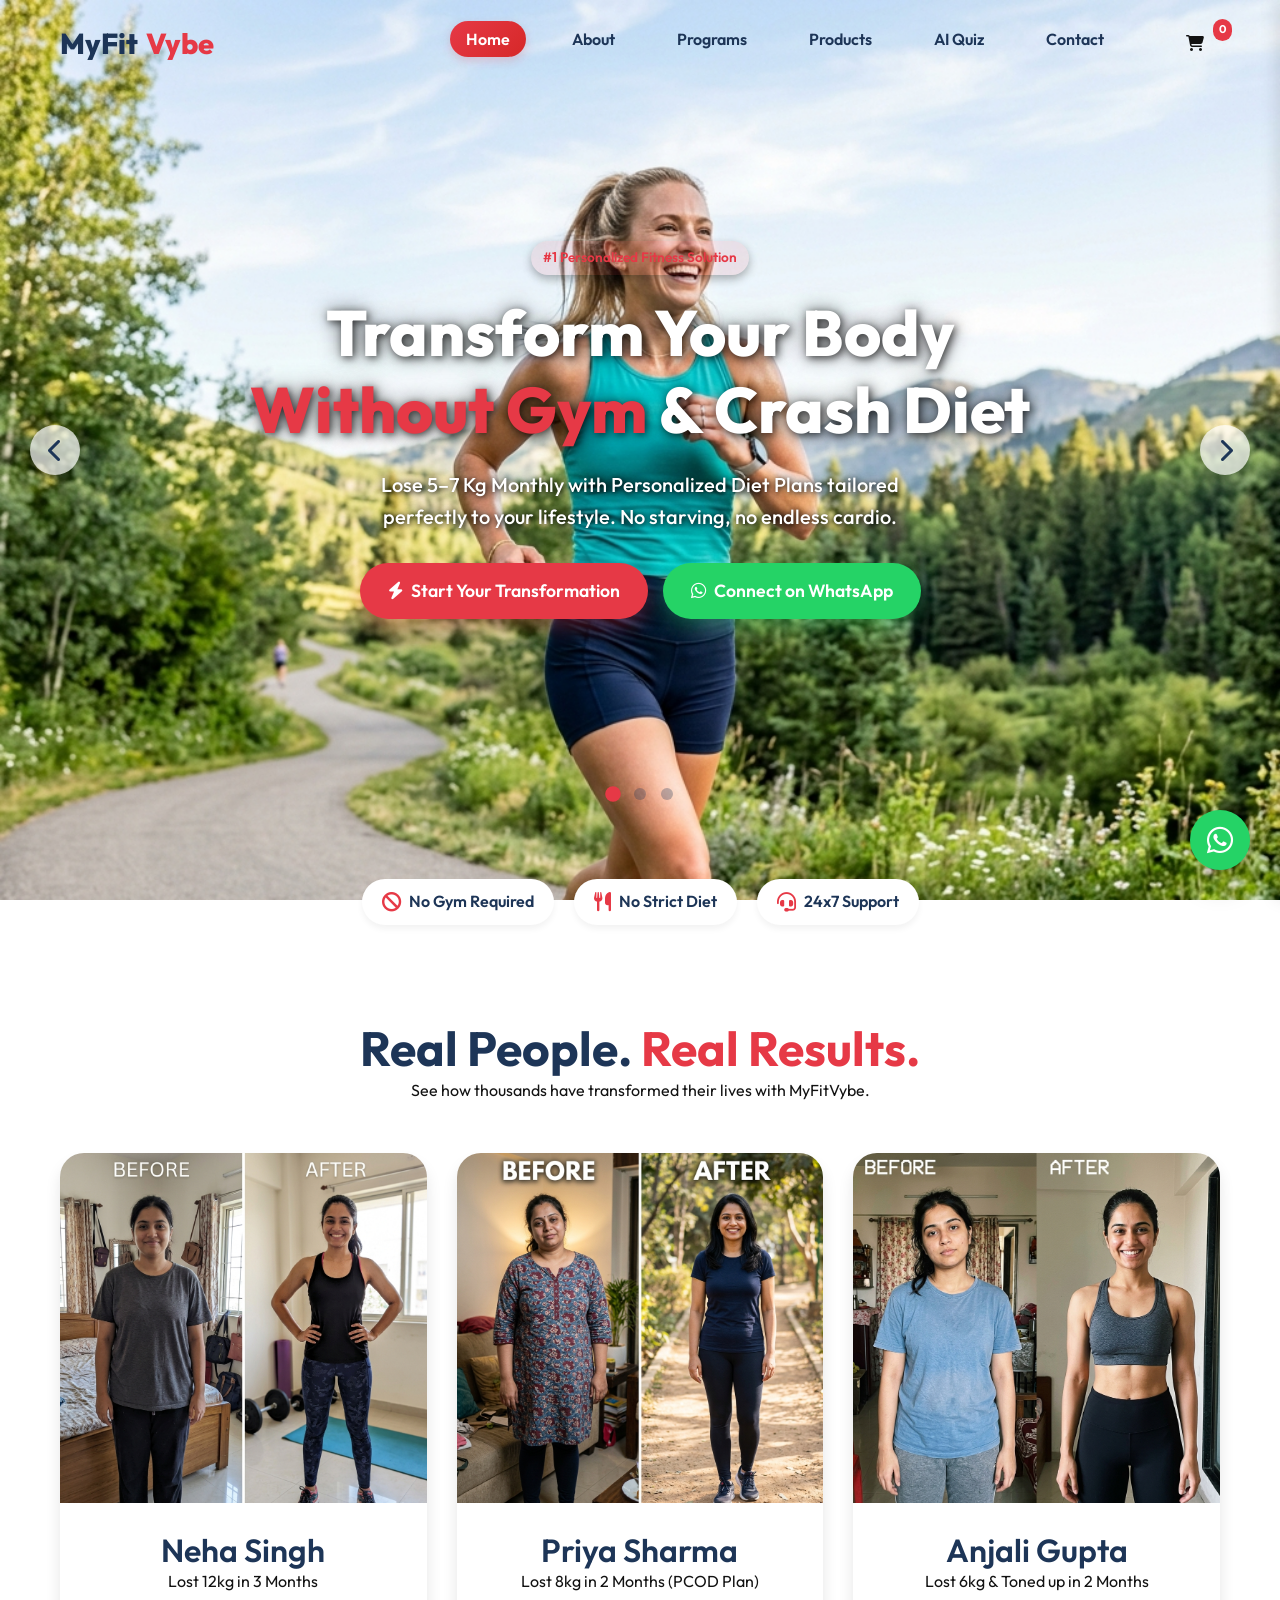
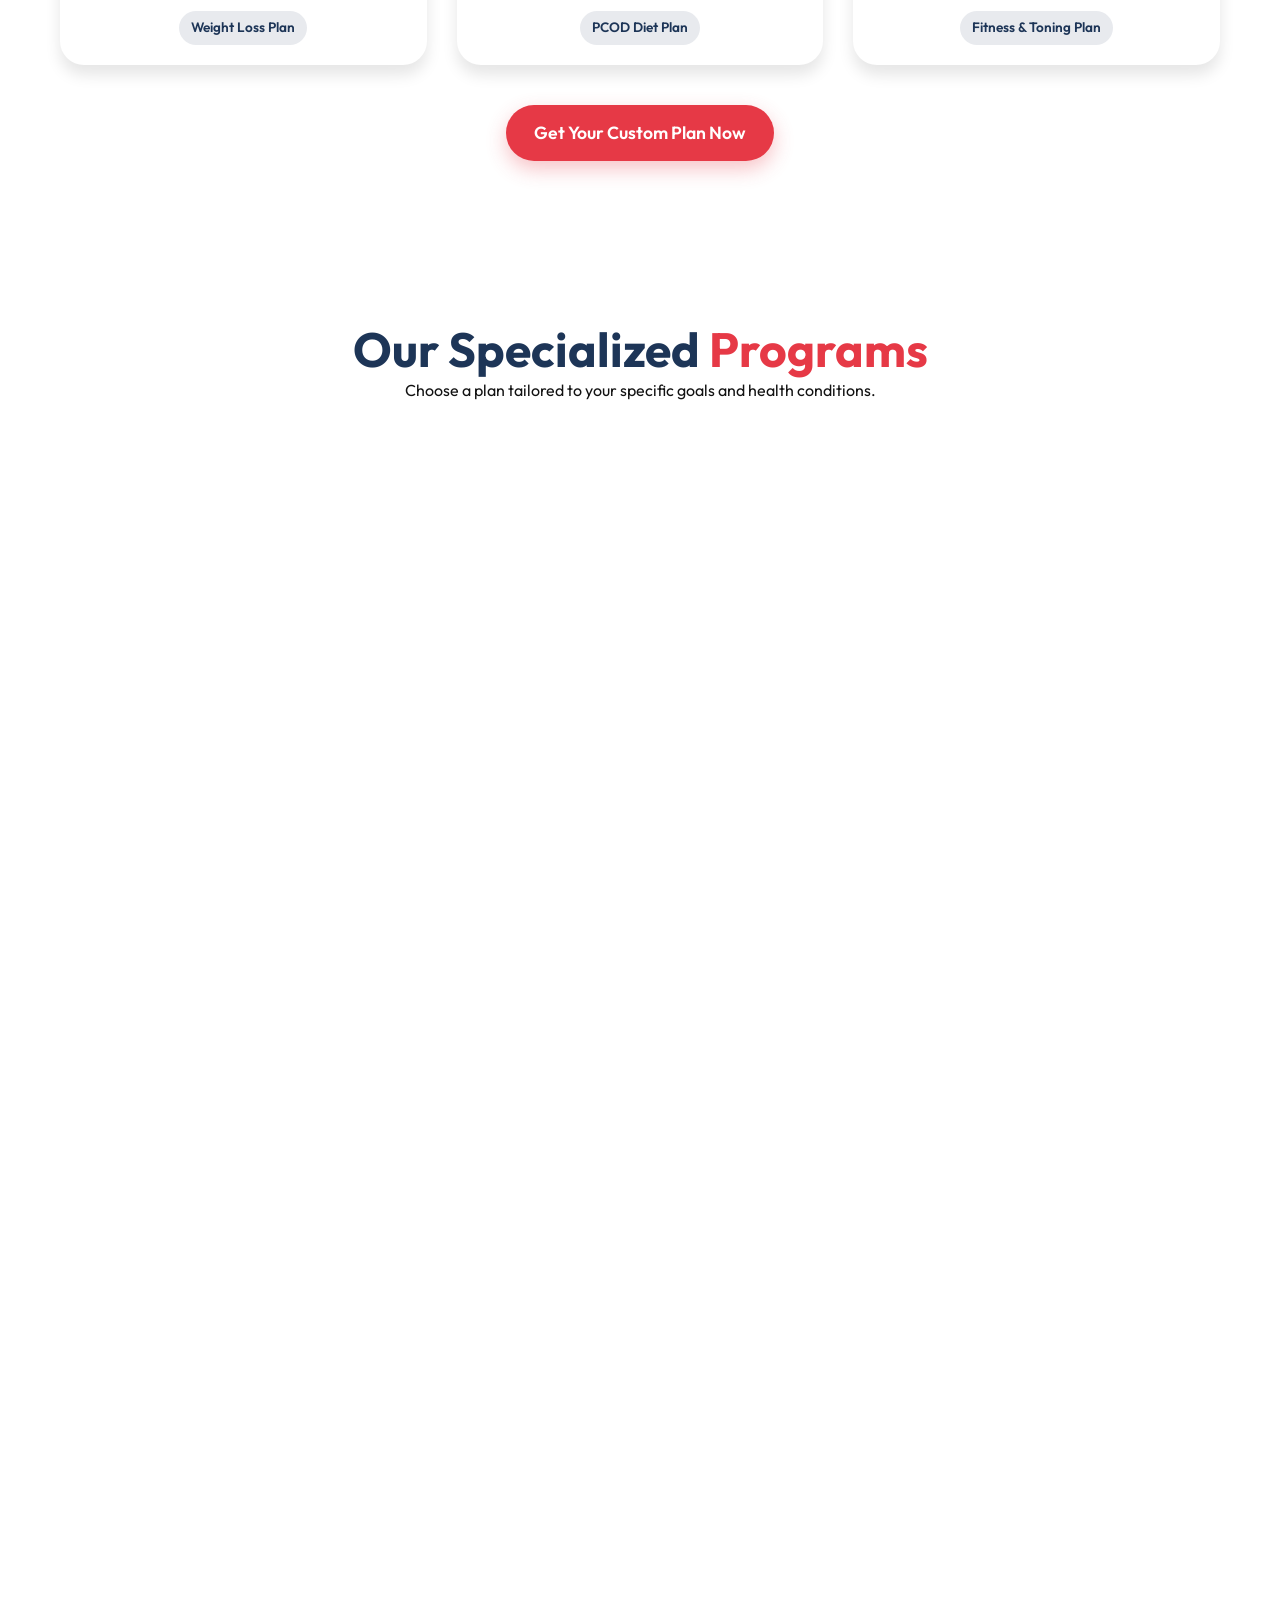
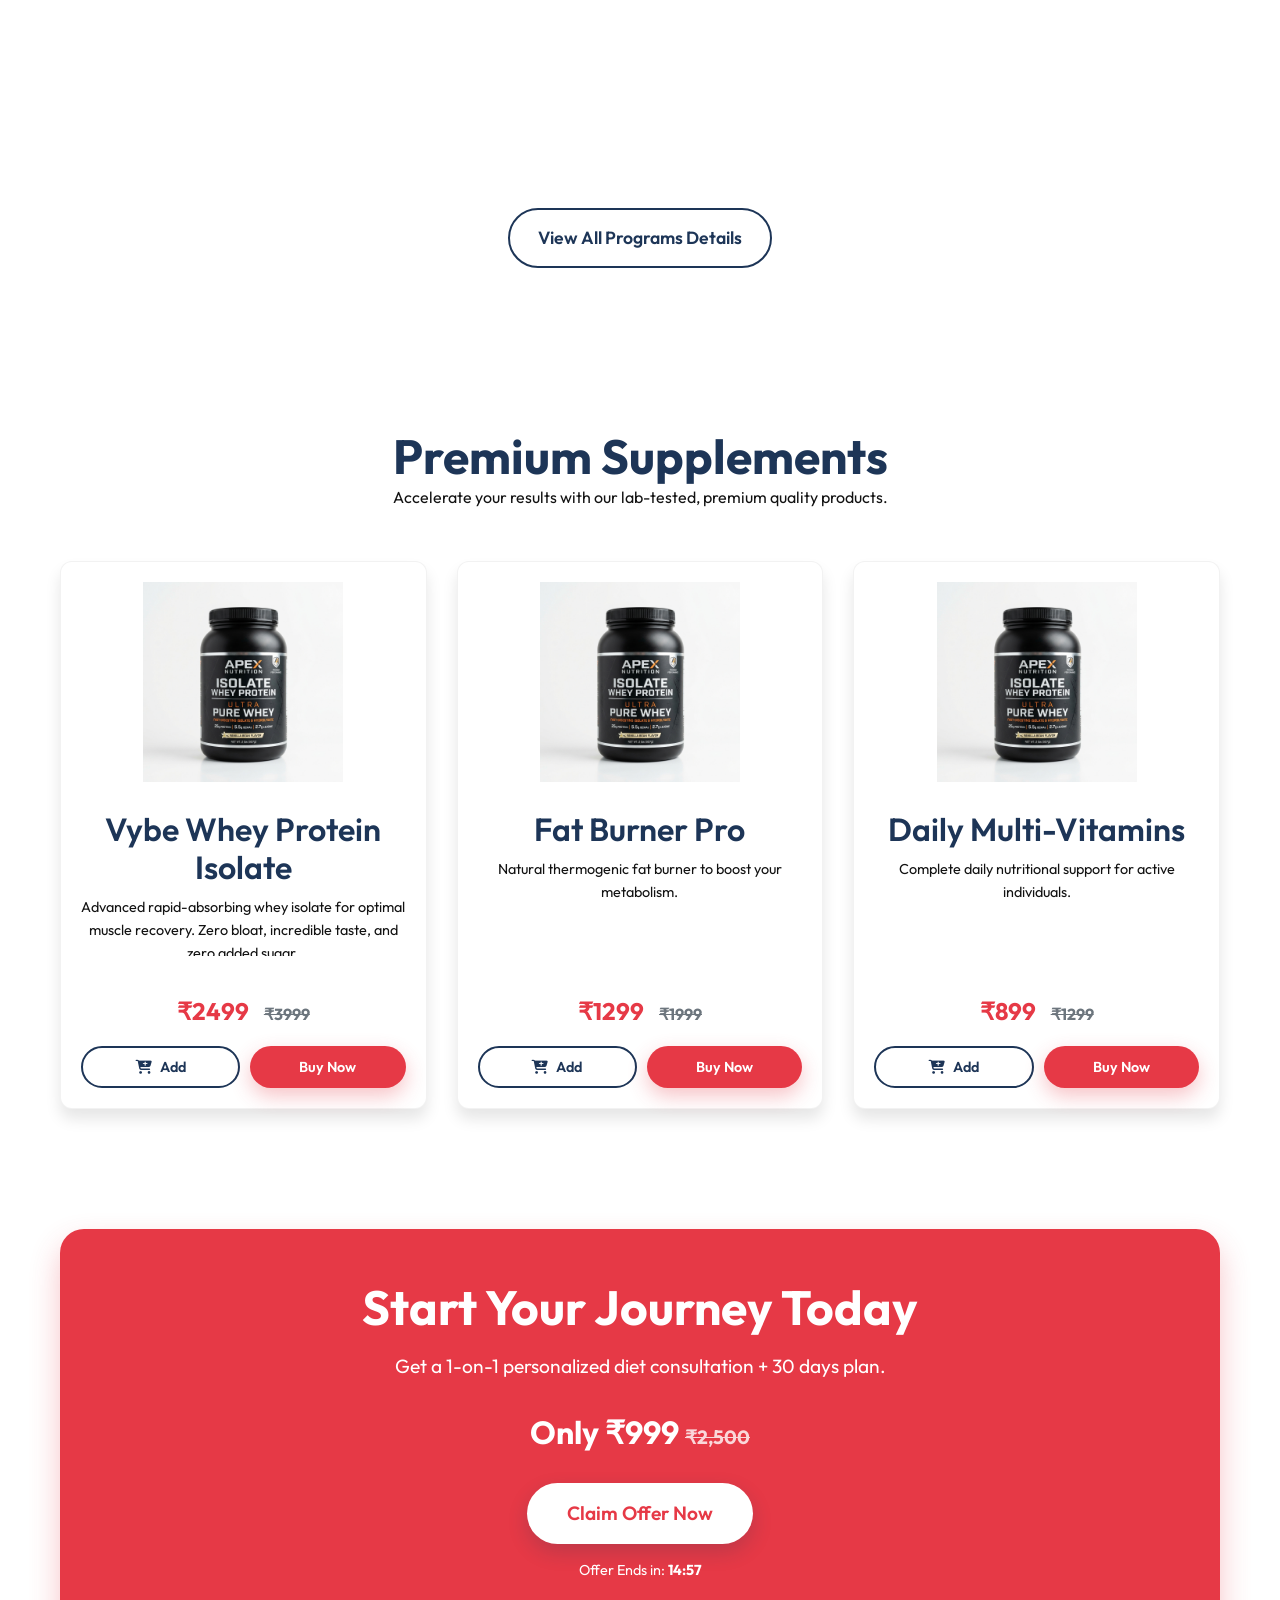
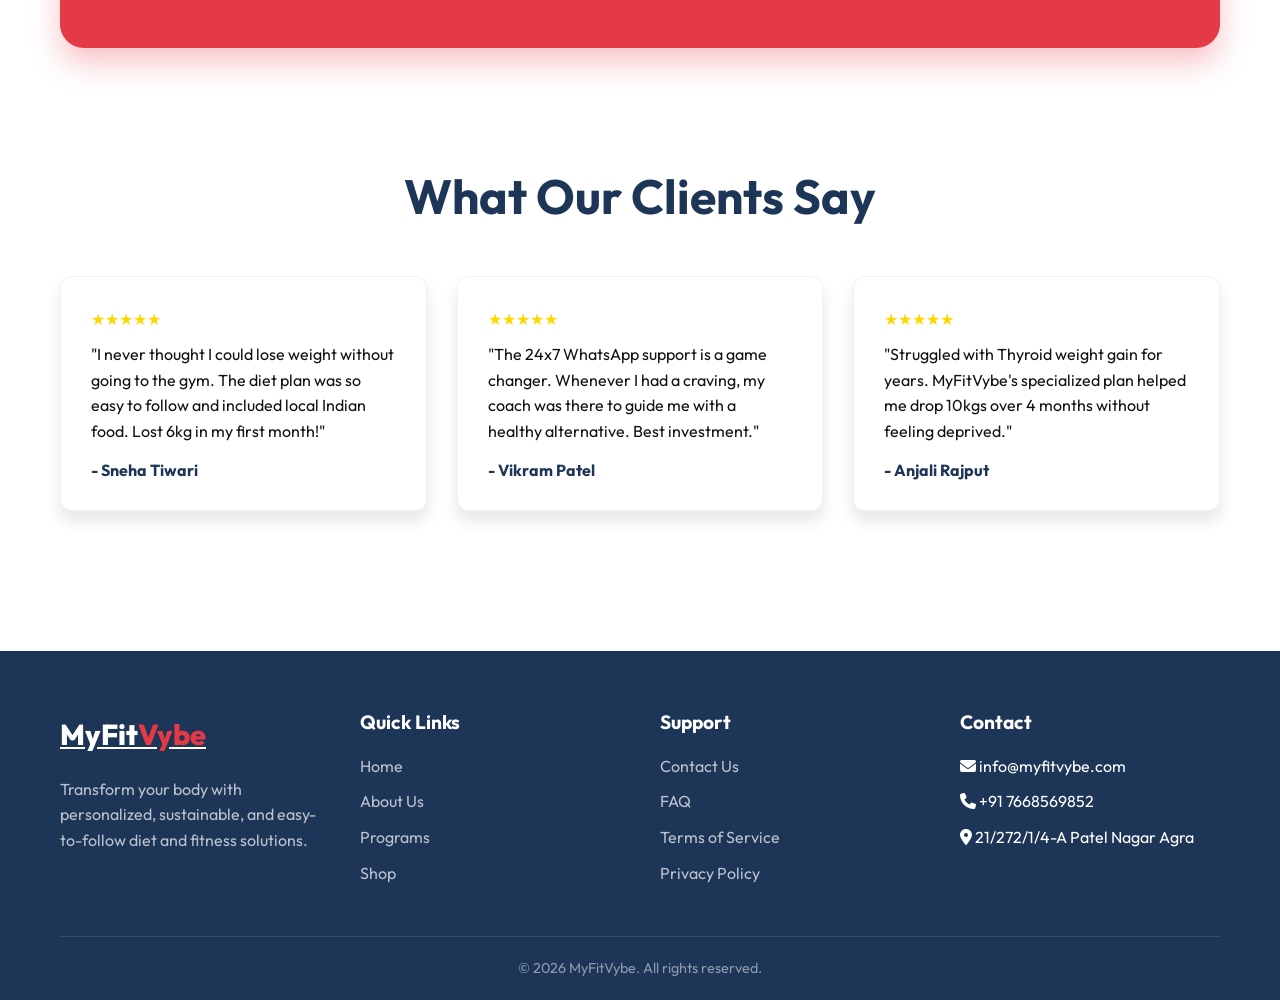
==== commit 27822a95: "feat: add services section to homepage and update program details" ====
--- a/index.html
+++ b/index.html
@@ -262,6 +262,24 @@
         </div>
     </section>
 
+    <!-- Our Programs & Services -->
+    <section class="section">
+        <div class="container">
+            <div class="section-header">
+                <h2>Our Specialized <span class="text-red">Programs</span></h2>
+                <p>Choose a plan tailored to your specific goals and health conditions.</p>
+            </div>
+            
+            <div class="programs-grid dynamic-service-grid">
+                <!-- Services will be injected here dynamically by data-service.js -->
+            </div>
+            
+            <div class="text-center" style="margin-top: 20px;">
+                <a href="services.html" class="btn btn-outline">View All Programs Details</a>
+            </div>
+        </div>
+    </section>
+
     <!-- Featured Products -->
     <section class="section">
         <div class="container">
--- a/styles.css
+++ b/styles.css
@@ -155,8 +155,8 @@
   transition: var(--transition);
 }
 
-.navbar.scrolled {
-  background: rgba(255, 255, 255, 0.95);
+.navbar.scrolled, .navbar.solid {
+  background: rgba(255, 255, 255, 0.98);
   padding: 15px 0;
   box-shadow: var(--shadow-sm);
   backdrop-filter: blur(10px);
@@ -500,3 +500,70 @@
 .slider-btn.prev { left: 30px; }
 .slider-btn.next { right: 30px; }
 
+/* Dynamic Service Grid (Programs) */
+.programs-grid {
+  display: grid;
+  grid-template-columns: repeat(auto-fit, minmax(320px, 1fr));
+  gap: 40px;
+  padding: 80px 20px;
+  max-width: 1200px;
+  margin: 0 auto;
+}
+
+.program-card {
+  background: white;
+  border-radius: var(--radius-lg);
+  box-shadow: var(--shadow-md);
+  overflow: hidden;
+  transition: var(--transition);
+  border: 1px solid #eee;
+  display: flex;
+  flex-direction: column;
+}
+.program-card:hover {
+  transform: translateY(-10px);
+  box-shadow: var(--shadow-lg);
+  border-color: var(--primary-red);
+}
+
+.program-header {
+  padding: 30px;
+  text-align: center;
+  background: var(--bg-light);
+  border-bottom: 1px solid #eee;
+}
+.program-icon {
+  width: 70px;
+  height: 70px;
+  background: rgba(230, 57, 70, 0.1);
+  color: var(--primary-red);
+  border-radius: 50%;
+  display: flex;
+  align-items: center;
+  justify-content: center;
+  font-size: 30px;
+  margin: 0 auto 15px;
+}
+
+.program-body {
+  padding: 30px;
+  flex: 1;
+  display: flex;
+  flex-direction: column;
+}
+.program-features {
+  list-style: none;
+  margin-bottom: 30px;
+  flex: 1;
+}
+.program-features li {
+  margin-bottom: 12px;
+  display: flex;
+  align-items: flex-start;
+  gap: 10px;
+  color: var(--text-muted);
+}
+.program-features i {
+  color: #25D366;
+  margin-top: 4px;
+}
